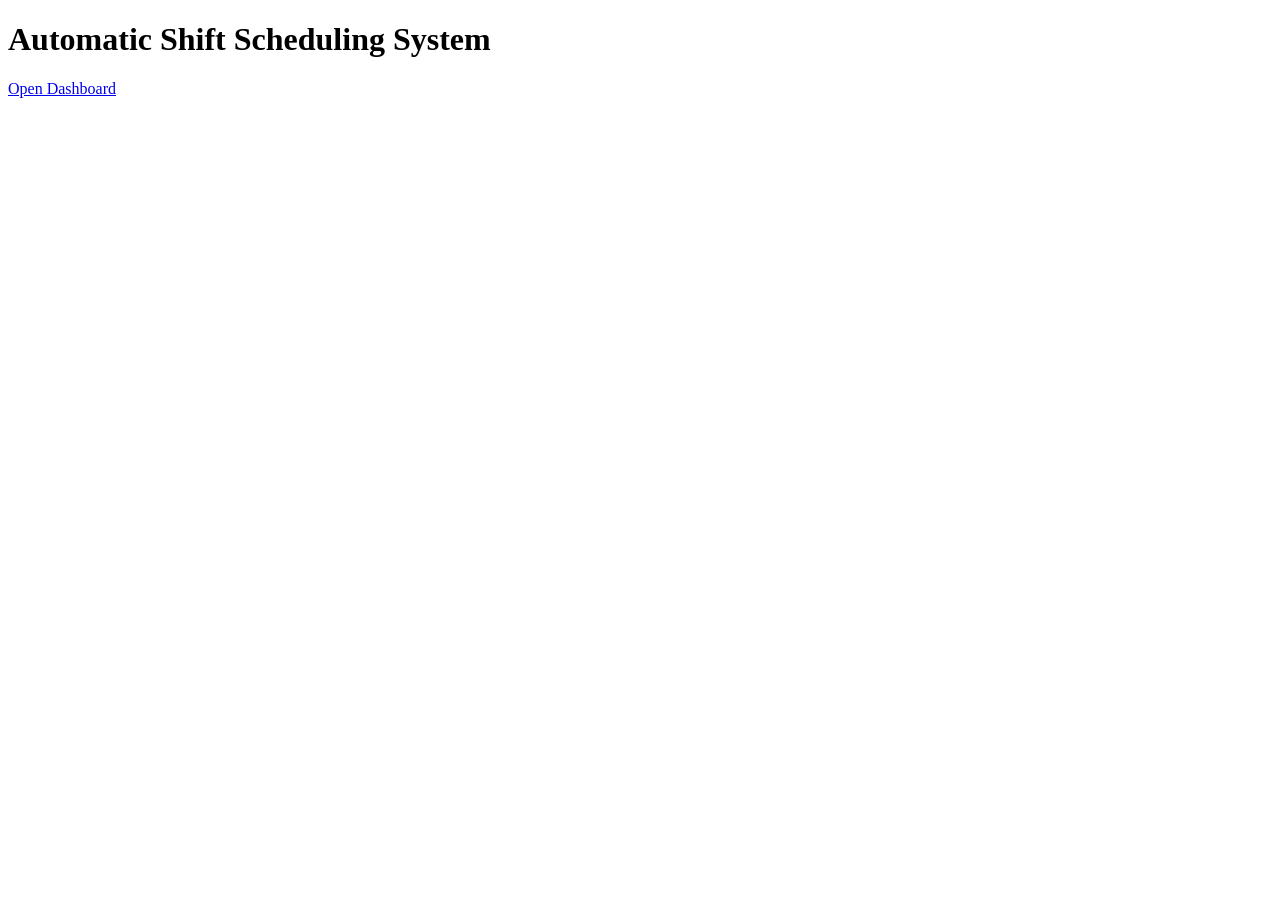
==== frontend/index.html @ 72f6cd26 "Created project structure" ====
<!DOCTYPE html>
<html>
<head>
<title>Auto Scheduler</title>
<link rel="stylesheet" href="css/style.css">
</head>

<body>

<h1>Automatic Shift Scheduling System</h1>

<a href="dashboard.html">Open Dashboard</a>

</body>
</html>
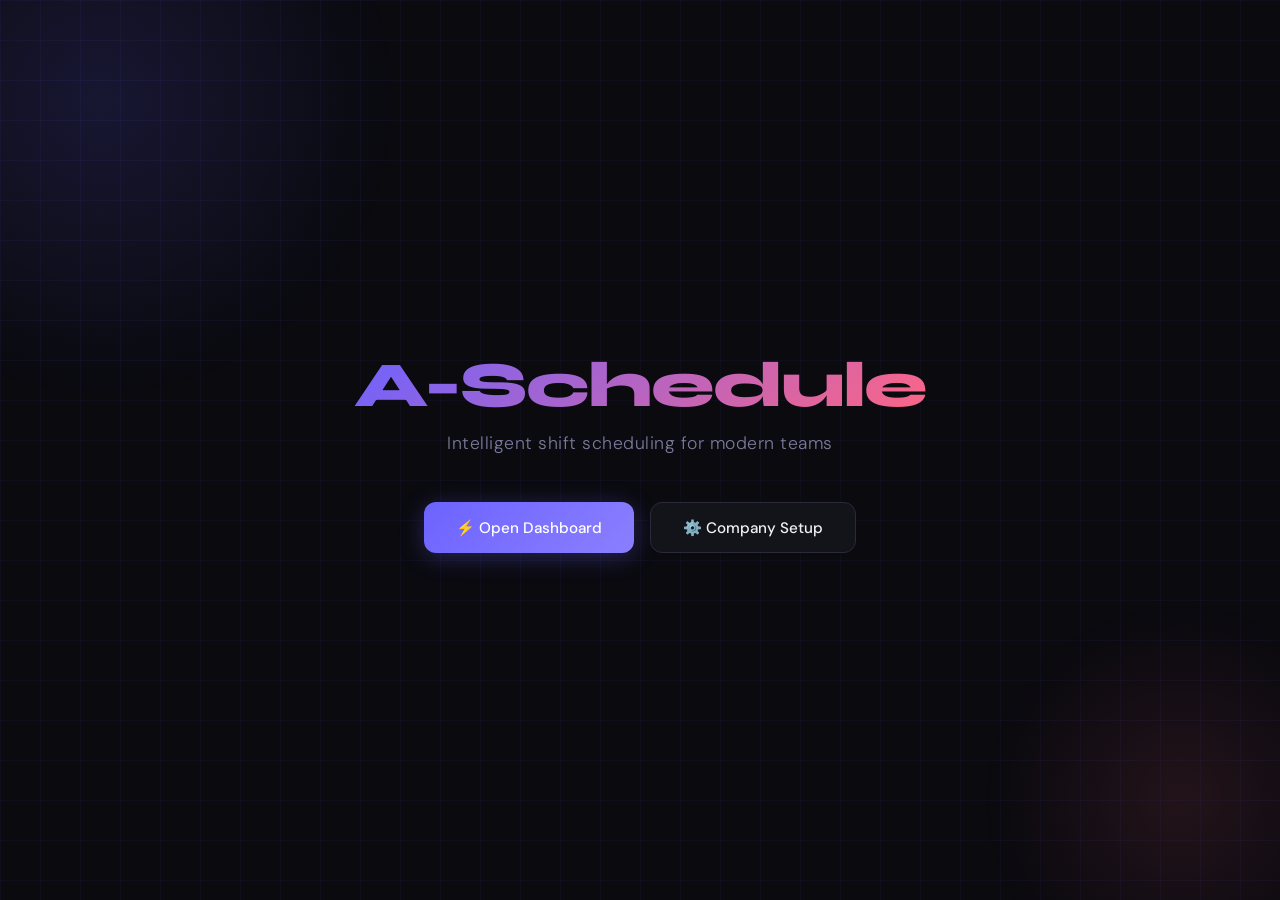
==== commit 4285833a: "File reformat" ====
--- a/frontend/index.html
+++ b/frontend/index.html
@@ -1,15 +1,219 @@
 <!DOCTYPE html>
-<html>
+<html lang="en">
 <head>
-<title>Auto Scheduler</title>
-<link rel="stylesheet" href="css/style.css">
+  <meta charset="UTF-8">
+  <meta name="viewport" content="width=device-width, initial-scale=1.0">
+  <title>A-Schedule</title>
+  <link href="https://fonts.googleapis.com/css2?family=Syne:wght@400;600;700;800&family=DM+Sans:wght@300;400;500&display=swap" rel="stylesheet">
+  <style>
+    *, *::before, *::after { box-sizing: border-box; margin: 0; padding: 0; }
+
+    :root {
+      --bg: #0a0a0f;
+      --surface: #13131a;
+      --border: #2a2a3a;
+      --accent: #6c63ff;
+      --accent2: #ff6584;
+      --text: #f0f0f8;
+      --muted: #7a7a9a;
+    }
+
+    body {
+      background: var(--bg);
+      color: var(--text);
+      font-family: 'DM Sans', sans-serif;
+      min-height: 100vh;
+      display: flex;
+      flex-direction: column;
+      align-items: center;
+      justify-content: center;
+      overflow: hidden;
+    }
+
+    .bg-grid {
+      position: fixed;
+      inset: 0;
+      background-image:
+        linear-gradient(rgba(108,99,255,0.05) 1px, transparent 1px),
+        linear-gradient(90deg, rgba(108,99,255,0.05) 1px, transparent 1px);
+      background-size: 40px 40px;
+      pointer-events: none;
+    }
+
+    .glow {
+      position: fixed;
+      width: 600px;
+      height: 600px;
+      border-radius: 50%;
+      background: radial-gradient(circle, rgba(108,99,255,0.15) 0%, transparent 70%);
+      top: -200px;
+      left: -200px;
+      pointer-events: none;
+    }
+
+    .glow2 {
+      position: fixed;
+      width: 400px;
+      height: 400px;
+      border-radius: 50%;
+      background: radial-gradient(circle, rgba(255,101,132,0.1) 0%, transparent 70%);
+      bottom: -100px;
+      right: -100px;
+      pointer-events: none;
+    }
+
+    .hero {
+      position: relative;
+      z-index: 1;
+      text-align: center;
+      padding: 2rem;
+      animation: fadeUp 0.8s ease both;
+    }
+
+    .logo {
+      font-family: 'Syne', sans-serif;
+      font-size: 4rem;
+      font-weight: 800;
+      letter-spacing: -2px;
+      background: linear-gradient(135deg, var(--accent), var(--accent2));
+      -webkit-background-clip: text;
+      -webkit-text-fill-color: transparent;
+      background-clip: text;
+      margin-bottom: 0.5rem;
+    }
+
+    .tagline {
+      font-size: 1.1rem;
+      color: var(--muted);
+      font-weight: 300;
+      margin-bottom: 3rem;
+      letter-spacing: 0.5px;
+    }
+
+    .company-badge {
+      display: none;
+      background: var(--surface);
+      border: 1px solid var(--border);
+      border-radius: 100px;
+      padding: 0.5rem 1.2rem;
+      font-size: 0.85rem;
+      color: var(--muted);
+      margin-bottom: 2rem;
+      animation: fadeUp 0.6s ease both;
+    }
+
+    .company-badge span {
+      color: var(--accent);
+      font-weight: 500;
+    }
+
+    .btn-group {
+      display: flex;
+      gap: 1rem;
+      justify-content: center;
+      flex-wrap: wrap;
+    }
+
+    .btn {
+      display: inline-flex;
+      align-items: center;
+      gap: 0.5rem;
+      padding: 0.9rem 2rem;
+      border-radius: 12px;
+      font-family: 'DM Sans', sans-serif;
+      font-size: 0.95rem;
+      font-weight: 500;
+      text-decoration: none;
+      cursor: pointer;
+      border: none;
+      transition: all 0.2s ease;
+    }
+
+    .btn-primary {
+      background: linear-gradient(135deg, var(--accent), #8b7fff);
+      color: white;
+      box-shadow: 0 4px 24px rgba(108,99,255,0.3);
+    }
+
+    .btn-primary:hover {
+      transform: translateY(-2px);
+      box-shadow: 0 8px 32px rgba(108,99,255,0.4);
+    }
+
+    .btn-secondary {
+      background: var(--surface);
+      color: var(--text);
+      border: 1px solid var(--border);
+    }
+
+    .btn-secondary:hover {
+      border-color: var(--accent);
+      color: var(--accent);
+      transform: translateY(-2px);
+    }
+
+    .setup-notice {
+      margin-top: 2rem;
+      font-size: 0.8rem;
+      color: var(--muted);
+    }
+
+    .setup-notice a {
+      color: var(--accent);
+      text-decoration: none;
+    }
+
+    @keyframes fadeUp {
+      from { opacity: 0; transform: translateY(20px); }
+      to { opacity: 1; transform: translateY(0); }
+    }
+  </style>
 </head>
-
 <body>
-
-<h1>Automatic Shift Scheduling System</h1>
-
-<a href="dashboard.html">Open Dashboard</a>
-
+  <div class="bg-grid"></div>
+  <div class="glow"></div>
+  <div class="glow2"></div>
+
+  <div class="hero">
+    <div class="logo">A-Schedule</div>
+    <p class="tagline">Intelligent shift scheduling for modern teams</p>
+
+    <div class="company-badge" id="company-badge">
+      Logged in as <span id="company-name-display">—</span>
+    </div>
+
+    <div class="btn-group">
+      <a href="dashboard.html" class="btn btn-primary">
+        ⚡ Open Dashboard
+      </a>
+      <a href="setup.html" class="btn btn-secondary">
+        ⚙️ Company Setup
+      </a>
+    </div>
+
+    <p class="setup-notice" id="setup-notice" style="display:none">
+      First time? <a href="setup.html">Set up your company</a> to get started.
+    </p>
+  </div>
+
+  <script>
+    const API = "http://34.28.196.192:5000";
+    fetch(`${API}/company`)
+      .then(r => r.json())
+      .then(data => {
+        if (data.company) {
+          document.getElementById("company-badge").style.display = "inline-flex";
+          document.getElementById("company-name-display").textContent = data.company.name;
+        } else {
+          document.getElementById("setup-notice").style.display = "block";
+        }
+      }).catch(() => {});
+  </script>
 </body>
-</html>+</html>
+
+
+
+
+
+
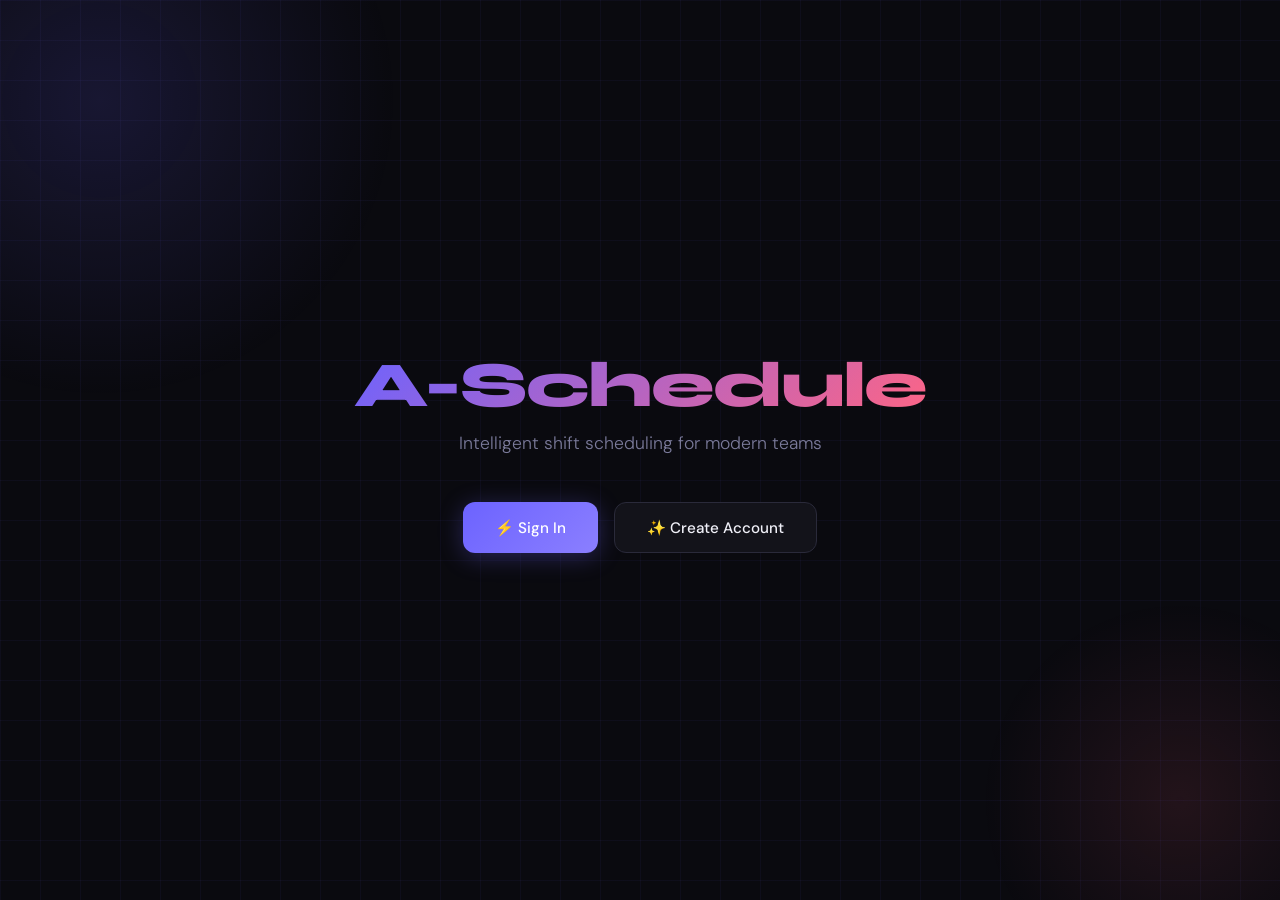
==== commit 473338a4: "fix index page sign in buttons" ====
--- a/frontend/index.html
+++ b/frontend/index.html
@@ -7,166 +7,28 @@
   <link href="https://fonts.googleapis.com/css2?family=Syne:wght@400;600;700;800&family=DM+Sans:wght@300;400;500&display=swap" rel="stylesheet">
   <style>
     *, *::before, *::after { box-sizing: border-box; margin: 0; padding: 0; }
-
     :root {
-      --bg: #0a0a0f;
-      --surface: #13131a;
-      --border: #2a2a3a;
-      --accent: #6c63ff;
-      --accent2: #ff6584;
-      --text: #f0f0f8;
-      --muted: #7a7a9a;
+      --bg: #0a0a0f; --surface: #13131a; --border: #2a2a3a;
+      --accent: #6c63ff; --accent2: #ff6584; --text: #f0f0f8; --muted: #7a7a9a;
     }
-
-    body {
-      background: var(--bg);
-      color: var(--text);
-      font-family: 'DM Sans', sans-serif;
-      min-height: 100vh;
-      display: flex;
-      flex-direction: column;
-      align-items: center;
-      justify-content: center;
-      overflow: hidden;
-    }
-
-    .bg-grid {
-      position: fixed;
-      inset: 0;
-      background-image:
-        linear-gradient(rgba(108,99,255,0.05) 1px, transparent 1px),
-        linear-gradient(90deg, rgba(108,99,255,0.05) 1px, transparent 1px);
-      background-size: 40px 40px;
-      pointer-events: none;
-    }
-
-    .glow {
-      position: fixed;
-      width: 600px;
-      height: 600px;
-      border-radius: 50%;
-      background: radial-gradient(circle, rgba(108,99,255,0.15) 0%, transparent 70%);
-      top: -200px;
-      left: -200px;
-      pointer-events: none;
-    }
-
-    .glow2 {
-      position: fixed;
-      width: 400px;
-      height: 400px;
-      border-radius: 50%;
-      background: radial-gradient(circle, rgba(255,101,132,0.1) 0%, transparent 70%);
-      bottom: -100px;
-      right: -100px;
-      pointer-events: none;
-    }
-
-    .hero {
-      position: relative;
-      z-index: 1;
-      text-align: center;
-      padding: 2rem;
-      animation: fadeUp 0.8s ease both;
-    }
-
-    .logo {
-      font-family: 'Syne', sans-serif;
-      font-size: 4rem;
-      font-weight: 800;
-      letter-spacing: -2px;
-      background: linear-gradient(135deg, var(--accent), var(--accent2));
-      -webkit-background-clip: text;
-      -webkit-text-fill-color: transparent;
-      background-clip: text;
-      margin-bottom: 0.5rem;
-    }
-
-    .tagline {
-      font-size: 1.1rem;
-      color: var(--muted);
-      font-weight: 300;
-      margin-bottom: 3rem;
-      letter-spacing: 0.5px;
-    }
-
-    .company-badge {
-      display: none;
-      background: var(--surface);
-      border: 1px solid var(--border);
-      border-radius: 100px;
-      padding: 0.5rem 1.2rem;
-      font-size: 0.85rem;
-      color: var(--muted);
-      margin-bottom: 2rem;
-      animation: fadeUp 0.6s ease both;
-    }
-
-    .company-badge span {
-      color: var(--accent);
-      font-weight: 500;
-    }
-
-    .btn-group {
-      display: flex;
-      gap: 1rem;
-      justify-content: center;
-      flex-wrap: wrap;
-    }
-
-    .btn {
-      display: inline-flex;
-      align-items: center;
-      gap: 0.5rem;
-      padding: 0.9rem 2rem;
-      border-radius: 12px;
-      font-family: 'DM Sans', sans-serif;
-      font-size: 0.95rem;
-      font-weight: 500;
-      text-decoration: none;
-      cursor: pointer;
-      border: none;
-      transition: all 0.2s ease;
-    }
-
-    .btn-primary {
-      background: linear-gradient(135deg, var(--accent), #8b7fff);
-      color: white;
-      box-shadow: 0 4px 24px rgba(108,99,255,0.3);
-    }
-
-    .btn-primary:hover {
-      transform: translateY(-2px);
-      box-shadow: 0 8px 32px rgba(108,99,255,0.4);
-    }
-
-    .btn-secondary {
-      background: var(--surface);
-      color: var(--text);
-      border: 1px solid var(--border);
-    }
-
-    .btn-secondary:hover {
-      border-color: var(--accent);
-      color: var(--accent);
-      transform: translateY(-2px);
-    }
-
-    .setup-notice {
-      margin-top: 2rem;
-      font-size: 0.8rem;
-      color: var(--muted);
-    }
-
-    .setup-notice a {
-      color: var(--accent);
-      text-decoration: none;
-    }
-
-    @keyframes fadeUp {
-      from { opacity: 0; transform: translateY(20px); }
-      to { opacity: 1; transform: translateY(0); }
-    }
+    body { background: var(--bg); color: var(--text); font-family: 'DM Sans', sans-serif; min-height: 100vh; display: flex; flex-direction: column; align-items: center; justify-content: center; overflow: hidden; }
+    .bg-grid { position: fixed; inset: 0; background-image: linear-gradient(rgba(108,99,255,0.05) 1px, transparent 1px), linear-gradient(90deg, rgba(108,99,255,0.05) 1px, transparent 1px); background-size: 40px 40px; pointer-events: none; }
+    .glow { position: fixed; width: 600px; height: 600px; border-radius: 50%; background: radial-gradient(circle, rgba(108,99,255,0.15) 0%, transparent 70%); top: -200px; left: -200px; pointer-events: none; }
+    .glow2 { position: fixed; width: 400px; height: 400px; border-radius: 50%; background: radial-gradient(circle, rgba(255,101,132,0.1) 0%, transparent 70%); bottom: -100px; right: -100px; pointer-events: none; }
+    .hero { position: relative; z-index: 1; text-align: center; padding: 2rem; animation: fadeUp 0.8s ease both; }
+    .logo { font-family: 'Syne', sans-serif; font-size: 4rem; font-weight: 800; letter-spacing: -2px; background: linear-gradient(135deg, var(--accent), var(--accent2)); -webkit-background-clip: text; -webkit-text-fill-color: transparent; background-clip: text; margin-bottom: 0.5rem; }
+    .tagline { font-size: 1.1rem; color: var(--muted); font-weight: 300; margin-bottom: 3rem; }
+    .company-badge { background: var(--surface); border: 1px solid var(--border); border-radius: 100px; padding: 0.5rem 1.2rem; font-size: 0.85rem; color: var(--muted); margin-bottom: 2rem; display: none; }
+    .company-badge span { color: var(--accent); font-weight: 500; }
+    .btn-group { display: flex; gap: 1rem; justify-content: center; flex-wrap: wrap; }
+    .btn { display: inline-flex; align-items: center; gap: 0.5rem; padding: 0.9rem 2rem; border-radius: 12px; font-family: 'DM Sans', sans-serif; font-size: 0.95rem; font-weight: 500; text-decoration: none; cursor: pointer; border: none; transition: all 0.2s; }
+    .btn-primary { background: linear-gradient(135deg, var(--accent), #8b7fff); color: white; box-shadow: 0 4px 24px rgba(108,99,255,0.3); }
+    .btn-primary:hover { transform: translateY(-2px); }
+    .btn-secondary { background: var(--surface); color: var(--text); border: 1px solid var(--border); }
+    .btn-secondary:hover { border-color: var(--accent); color: var(--accent); transform: translateY(-2px); }
+    .btn-ghost { background: transparent; color: var(--muted); border: 1px solid var(--border); }
+    .btn-ghost:hover { color: var(--text); }
+    @keyframes fadeUp { from { opacity: 0; transform: translateY(20px); } to { opacity: 1; transform: translateY(0); } }
   </style>
 </head>
 <body>
@@ -178,36 +40,41 @@
     <div class="logo">A-Schedule</div>
     <p class="tagline">Intelligent shift scheduling for modern teams</p>
 
+    <!-- Shown when logged in -->
     <div class="company-badge" id="company-badge">
-      Logged in as <span id="company-name-display">—</span>
+      Welcome back, <span id="company-name-display">—</span>
     </div>
 
-    <div class="btn-group">
-      <a href="dashboard.html" class="btn btn-primary">
-        ⚡ Open Dashboard
-      </a>
-      <a href="setup.html" class="btn btn-secondary">
-        ⚙️ Company Setup
-      </a>
+    <!-- Logged out buttons -->
+    <div class="btn-group" id="logged-out-btns">
+      <a href="login.html" class="btn btn-primary">⚡ Sign In</a>
+      <a href="signup.html" class="btn btn-secondary">✨ Create Account</a>
     </div>
 
-    <p class="setup-notice" id="setup-notice" style="display:none">
-      First time? <a href="setup.html">Set up your company</a> to get started.
-    </p>
+    <!-- Logged in buttons -->
+    <div class="btn-group" id="logged-in-btns" style="display:none">
+      <a href="dashboard.html" class="btn btn-primary">⚡ Dashboard</a>
+      <a href="setup.html" class="btn btn-secondary">⚙️ Setup</a>
+      <button class="btn btn-ghost" onclick="logout()">Sign Out</button>
+    </div>
   </div>
 
   <script>
     const API = "http://34.28.196.192:5000";
-    fetch(`${API}/company`)
-      .then(r => r.json())
-      .then(data => {
-        if (data.company) {
-          document.getElementById("company-badge").style.display = "inline-flex";
-          document.getElementById("company-name-display").textContent = data.company.name;
-        } else {
-          document.getElementById("setup-notice").style.display = "block";
-        }
-      }).catch(() => {});
+    const token = localStorage.getItem("token");
+    const company = localStorage.getItem("company") ? JSON.parse(localStorage.getItem("company")) : null;
+
+    if (token && company) {
+      document.getElementById("logged-out-btns").style.display = "none";
+      document.getElementById("logged-in-btns").style.display = "flex";
+      document.getElementById("company-badge").style.display = "inline-flex";
+      document.getElementById("company-name-display").textContent = company.name;
+    }
+
+    function logout() {
+      fetch(`${API}/logout`, { method: "POST", headers: { "Authorization": `Bearer ${token}` } })
+        .finally(() => { localStorage.clear(); window.location.reload(); });
+    }
   </script>
 </body>
 </html>
@@ -217,3 +84,17 @@
 
 
 
+
+
+
+
+
+
+
+
+
+
+
+
+
+
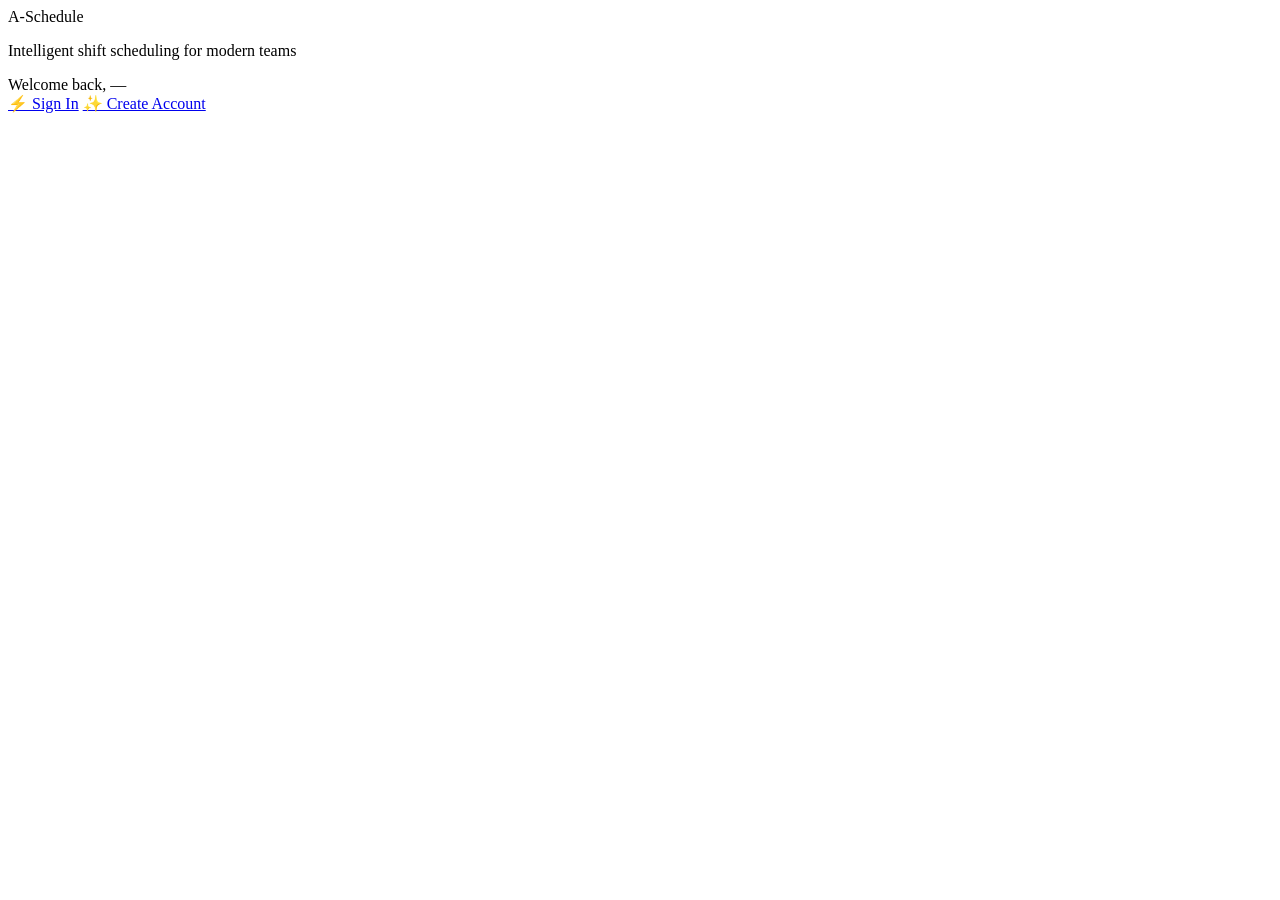
==== commit 5631628f: "updated files with new css sheet" ====
--- a/frontend/index.html
+++ b/frontend/index.html
@@ -5,57 +5,30 @@
   <meta name="viewport" content="width=device-width, initial-scale=1.0">
   <title>A-Schedule</title>
   <link href="https://fonts.googleapis.com/css2?family=Syne:wght@400;600;700;800&family=DM+Sans:wght@300;400;500&display=swap" rel="stylesheet">
-  <style>
-    *, *::before, *::after { box-sizing: border-box; margin: 0; padding: 0; }
-    :root {
-      --bg: #0a0a0f; --surface: #13131a; --border: #2a2a3a;
-      --accent: #6c63ff; --accent2: #ff6584; --text: #f0f0f8; --muted: #7a7a9a;
-    }
-    body { background: var(--bg); color: var(--text); font-family: 'DM Sans', sans-serif; min-height: 100vh; display: flex; flex-direction: column; align-items: center; justify-content: center; overflow: hidden; }
-    .bg-grid { position: fixed; inset: 0; background-image: linear-gradient(rgba(108,99,255,0.05) 1px, transparent 1px), linear-gradient(90deg, rgba(108,99,255,0.05) 1px, transparent 1px); background-size: 40px 40px; pointer-events: none; }
-    .glow { position: fixed; width: 600px; height: 600px; border-radius: 50%; background: radial-gradient(circle, rgba(108,99,255,0.15) 0%, transparent 70%); top: -200px; left: -200px; pointer-events: none; }
-    .glow2 { position: fixed; width: 400px; height: 400px; border-radius: 50%; background: radial-gradient(circle, rgba(255,101,132,0.1) 0%, transparent 70%); bottom: -100px; right: -100px; pointer-events: none; }
-    .hero { position: relative; z-index: 1; text-align: center; padding: 2rem; animation: fadeUp 0.8s ease both; }
-    .logo { font-family: 'Syne', sans-serif; font-size: 4rem; font-weight: 800; letter-spacing: -2px; background: linear-gradient(135deg, var(--accent), var(--accent2)); -webkit-background-clip: text; -webkit-text-fill-color: transparent; background-clip: text; margin-bottom: 0.5rem; }
-    .tagline { font-size: 1.1rem; color: var(--muted); font-weight: 300; margin-bottom: 3rem; }
-    .company-badge { background: var(--surface); border: 1px solid var(--border); border-radius: 100px; padding: 0.5rem 1.2rem; font-size: 0.85rem; color: var(--muted); margin-bottom: 2rem; display: none; }
-    .company-badge span { color: var(--accent); font-weight: 500; }
-    .btn-group { display: flex; gap: 1rem; justify-content: center; flex-wrap: wrap; }
-    .btn { display: inline-flex; align-items: center; gap: 0.5rem; padding: 0.9rem 2rem; border-radius: 12px; font-family: 'DM Sans', sans-serif; font-size: 0.95rem; font-weight: 500; text-decoration: none; cursor: pointer; border: none; transition: all 0.2s; }
-    .btn-primary { background: linear-gradient(135deg, var(--accent), #8b7fff); color: white; box-shadow: 0 4px 24px rgba(108,99,255,0.3); }
-    .btn-primary:hover { transform: translateY(-2px); }
-    .btn-secondary { background: var(--surface); color: var(--text); border: 1px solid var(--border); }
-    .btn-secondary:hover { border-color: var(--accent); color: var(--accent); transform: translateY(-2px); }
-    .btn-ghost { background: transparent; color: var(--muted); border: 1px solid var(--border); }
-    .btn-ghost:hover { color: var(--text); }
-    @keyframes fadeUp { from { opacity: 0; transform: translateY(20px); } to { opacity: 1; transform: translateY(0); } }
-  </style>
+  <link rel="stylesheet" href="css/style.css">
 </head>
-<body>
+<body class="landing-body">
   <div class="bg-grid"></div>
   <div class="glow"></div>
   <div class="glow2"></div>
 
   <div class="hero">
-    <div class="logo">A-Schedule</div>
-    <p class="tagline">Intelligent shift scheduling for modern teams</p>
+    <div class="hero-logo">A-Schedule</div>
+    <p class="hero-tagline">Intelligent shift scheduling for modern teams</p>
 
-    <!-- Shown when logged in -->
     <div class="company-badge" id="company-badge">
       Welcome back, <span id="company-name-display">—</span>
     </div>
 
-    <!-- Logged out buttons -->
     <div class="btn-group" id="logged-out-btns">
-      <a href="login.html" class="btn btn-primary">⚡ Sign In</a>
-      <a href="signup.html" class="btn btn-secondary">✨ Create Account</a>
+      <a href="login.html" class="btn-hero-primary">⚡ Sign In</a>
+      <a href="signup.html" class="btn-hero-secondary">✨ Create Account</a>
     </div>
 
-    <!-- Logged in buttons -->
     <div class="btn-group" id="logged-in-btns" style="display:none">
-      <a href="dashboard.html" class="btn btn-primary">⚡ Dashboard</a>
-      <a href="setup.html" class="btn btn-secondary">⚙️ Setup</a>
-      <button class="btn btn-ghost" onclick="logout()">Sign Out</button>
+      <a href="dashboard.html" class="btn-hero-primary">⚡ Dashboard</a>
+      <a href="setup.html" class="btn-hero-secondary">⚙️ Setup</a>
+      <button class="btn-hero-ghost" onclick="logout()">Sign Out</button>
     </div>
   </div>
 
@@ -77,24 +50,4 @@
     }
   </script>
 </body>
-</html>
-
-
-
-
-
-
-
-
-
-
-
-
-
-
-
-
-
-
-
-
+</html>
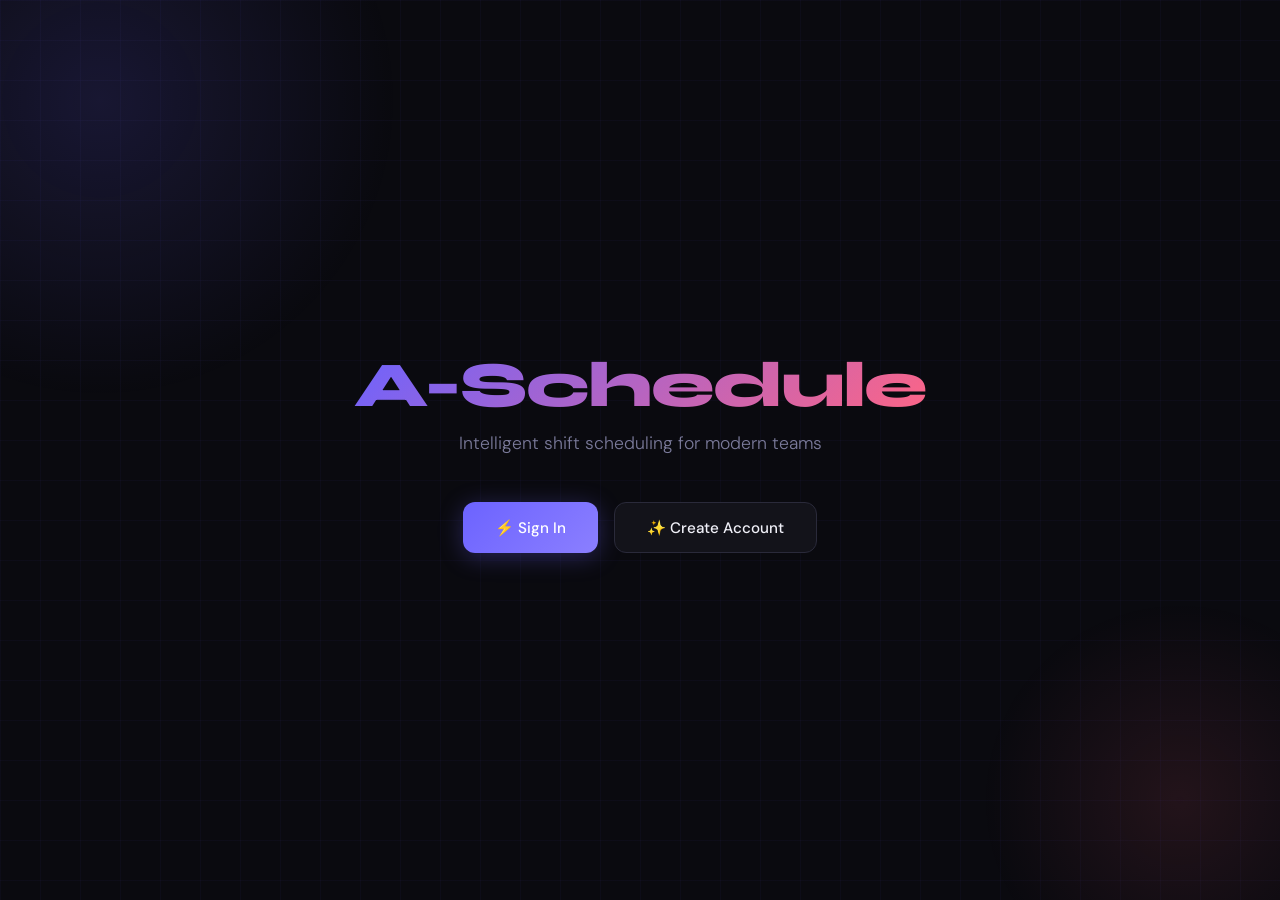
==== commit 3d25c3fc: "FULL FILE REFRESH 2" ====
--- a/frontend/index.html
+++ b/frontend/index.html
@@ -40,7 +40,7 @@
     if (token && company) {
       document.getElementById("logged-out-btns").style.display = "none";
       document.getElementById("logged-in-btns").style.display = "flex";
-      document.getElementById("company-badge").style.display = "inline-flex";
+      document.getElementById("company-badge").style.display = "inline-block";
       document.getElementById("company-name-display").textContent = company.name;
     }
 
@@ -50,4 +50,4 @@
     }
   </script>
 </body>
-</html>+</html>
--- a/frontend/css/style.css
+++ b/frontend/css/style.css
@@ -0,0 +1,220 @@
+/* ─── Reset & Variables ─────────────────────────────── */
+*, *::before, *::after { box-sizing: border-box; margin: 0; padding: 0; }
+
+:root {
+  --bg: #0a0a0f;
+  --surface: #13131a;
+  --surface2: #1c1c28;
+  --border: #2a2a3a;
+  --accent: #6c63ff;
+  --accent2: #ff6584;
+  --text: #f0f0f8;
+  --muted: #7a7a9a;
+  --success: #4ade80;
+  --danger: #f87171;
+  --sidebar-width: 240px;
+}
+
+body {
+  background: var(--bg);
+  color: var(--text);
+  font-family: 'DM Sans', sans-serif;
+  min-height: 100vh;
+}
+
+/* ─── App Layout ────────────────────────────────────── */
+.app-layout { display: flex; min-height: 100vh; }
+
+/* ─── Sidebar ───────────────────────────────────────── */
+.sidebar {
+  width: var(--sidebar-width);
+  background: var(--surface);
+  border-right: 1px solid var(--border);
+  display: flex; flex-direction: column;
+  position: fixed; top: 0; left: 0; bottom: 0;
+  z-index: 100; padding: 1.5rem 1rem;
+}
+.sidebar-logo {
+  font-family: 'Syne', sans-serif; font-weight: 800; font-size: 1.4rem;
+  background: linear-gradient(135deg, var(--accent), var(--accent2));
+  -webkit-background-clip: text; -webkit-text-fill-color: transparent;
+  background-clip: text; text-decoration: none;
+  padding: 0.5rem 0.75rem; margin-bottom: 2rem; display: block;
+}
+.sidebar-section {
+  font-size: 0.68rem; text-transform: uppercase; letter-spacing: 1px;
+  color: var(--muted); padding: 0 0.75rem; margin-bottom: 0.5rem; margin-top: 1.5rem;
+}
+.sidebar-section:first-of-type { margin-top: 0; }
+.sidebar-nav { display: flex; flex-direction: column; gap: 0.2rem; flex: 1; }
+.nav-item {
+  display: flex; align-items: center; gap: 0.75rem;
+  padding: 0.7rem 0.75rem; border-radius: 10px;
+  color: var(--muted); text-decoration: none; font-size: 0.9rem; font-weight: 500;
+  transition: all 0.15s; cursor: pointer; border: none; background: transparent;
+  width: 100%; font-family: 'DM Sans', sans-serif;
+}
+.nav-item:hover { background: var(--surface2); color: var(--text); }
+.nav-item.active { background: rgba(108,99,255,0.15); color: var(--accent); }
+.nav-item .icon { font-size: 1.1rem; width: 1.2rem; text-align: center; }
+.sidebar-bottom { border-top: 1px solid var(--border); padding-top: 1rem; margin-top: 1rem; }
+.sidebar-company {
+  display: flex; align-items: center; gap: 0.6rem;
+  padding: 0.6rem 0.75rem; border-radius: 10px; background: var(--surface2); margin-bottom: 0.5rem;
+}
+.sidebar-company-avatar {
+  width: 28px; height: 28px; border-radius: 8px;
+  background: linear-gradient(135deg, var(--accent), var(--accent2));
+  display: flex; align-items: center; justify-content: center;
+  font-size: 0.75rem; font-weight: 700; color: white; flex-shrink: 0;
+}
+.sidebar-company-name { font-size: 0.85rem; font-weight: 500; color: var(--text); white-space: nowrap; overflow: hidden; text-overflow: ellipsis; }
+
+/* ─── Main Content ──────────────────────────────────── */
+.main-content { margin-left: var(--sidebar-width); flex: 1; padding: 2.5rem; max-width: calc(100vw - var(--sidebar-width)); }
+.page-header { margin-bottom: 2rem; display: flex; align-items: flex-start; justify-content: space-between; }
+h1 { font-family: 'Syne', sans-serif; font-size: 1.8rem; font-weight: 700; }
+h2 { font-family: 'Syne', sans-serif; font-size: 2rem; font-weight: 700; margin-bottom: 0.4rem; }
+.subtitle { color: var(--muted); font-size: 0.9rem; margin-top: 0.3rem; }
+.subtitle-lg { color: var(--muted); margin-bottom: 2.5rem; font-size: 0.95rem; }
+
+/* ─── Cards ─────────────────────────────────────────── */
+.card { background: var(--surface); border: 1px solid var(--border); border-radius: 16px; padding: 2rem; margin-bottom: 2rem; }
+.card-overflow { background: var(--surface); border: 1px solid var(--border); border-radius: 16px; overflow: hidden; margin-bottom: 2rem; }
+.card-header { display: flex; align-items: center; justify-content: space-between; padding: 1.3rem 1.5rem; border-bottom: 1px solid var(--border); }
+.card-title { font-family: 'Syne', sans-serif; font-size: 1rem; font-weight: 600; }
+.card-title-lg { font-family: 'Syne', sans-serif; font-size: 1.1rem; font-weight: 600; margin-bottom: 1.5rem; }
+
+/* ─── Buttons ───────────────────────────────────────── */
+.btn { display: inline-flex; align-items: center; gap: 0.5rem; padding: 0.75rem 1.5rem; border-radius: 10px; font-family: 'DM Sans', sans-serif; font-size: 0.9rem; font-weight: 500; cursor: pointer; border: none; transition: all 0.2s; text-decoration: none; }
+.btn-primary { background: linear-gradient(135deg, var(--accent), #8b7fff); color: white; box-shadow: 0 4px 16px rgba(108,99,255,0.3); }
+.btn-primary:hover { transform: translateY(-1px); }
+.btn-secondary { background: var(--surface2); color: var(--text); border: 1px solid var(--border); }
+.btn-secondary:hover { border-color: var(--accent); color: var(--accent); }
+.btn-ghost { background: transparent; color: var(--muted); border: 1px solid var(--border); }
+.btn-ghost:hover { border-color: var(--accent); color: var(--accent); }
+.btn-danger { background: transparent; color: var(--danger); border: 1px solid transparent; padding: 0.4rem 0.7rem; font-size: 0.8rem; }
+.btn-danger:hover { border-color: var(--danger); background: rgba(248,113,113,0.1); }
+.btn-icon { background: transparent; color: var(--danger); border: none; cursor: pointer; font-size: 1.1rem; padding: 0.3rem; }
+.btn-full { width: 100%; justify-content: center; padding: 0.9rem; font-size: 0.95rem; margin-bottom: 1rem; }
+
+/* ─── Forms ─────────────────────────────────────────── */
+.form-row { display: grid; grid-template-columns: 1fr 1fr; gap: 1rem; }
+.form-group { display: flex; flex-direction: column; gap: 0.4rem; margin-bottom: 1.2rem; }
+label { font-size: 0.78rem; color: var(--muted); text-transform: uppercase; letter-spacing: 0.5px; font-weight: 500; }
+input, select { background: var(--surface2); border: 1px solid var(--border); color: var(--text); padding: 0.75rem 1rem; border-radius: 10px; font-family: 'DM Sans', sans-serif; font-size: 0.95rem; transition: border-color 0.2s; width: 100%; }
+input:focus, select:focus { outline: none; border-color: var(--accent); }
+.hint { font-size: 0.78rem; color: var(--muted); margin-top: 0.2rem; }
+
+/* ─── Table ─────────────────────────────────────────── */
+table { width: 100%; border-collapse: collapse; }
+th { text-align: left; padding: 0.9rem 1.5rem; font-size: 0.75rem; text-transform: uppercase; letter-spacing: 0.5px; color: var(--muted); border-bottom: 1px solid var(--border); font-weight: 500; }
+td { padding: 1rem 1.5rem; border-bottom: 1px solid var(--border); font-size: 0.9rem; vertical-align: middle; }
+tr:last-child td { border-bottom: none; }
+tr:hover td { background: var(--surface2); }
+.day-header { background: rgba(108,99,255,0.1); }
+.day-header td { font-family: 'Syne', sans-serif; font-weight: 600; color: var(--accent); padding: 0.6rem 1.5rem; font-size: 0.85rem; }
+
+/* ─── Badges & Chips ────────────────────────────────── */
+.badge { display: inline-block; padding: 0.25rem 0.6rem; border-radius: 100px; font-size: 0.75rem; font-weight: 500; }
+.badge-yes { background: rgba(74,222,128,0.15); color: var(--success); }
+.badge-no { background: rgba(248,113,113,0.15); color: var(--danger); }
+.role-chip { display: inline-block; background: rgba(108,99,255,0.15); color: var(--accent); border-radius: 100px; padding: 0.2rem 0.6rem; font-size: 0.75rem; margin: 0.1rem; }
+.days-chip { display: inline-block; background: var(--surface2); border: 1px solid var(--border); border-radius: 6px; padding: 0.15rem 0.5rem; font-size: 0.75rem; margin: 0.1rem; color: var(--muted); }
+
+/* ─── Stats ─────────────────────────────────────────── */
+.stats { display: grid; grid-template-columns: repeat(auto-fit, minmax(180px, 1fr)); gap: 1rem; margin-bottom: 2rem; }
+.stat-card { background: var(--surface); border: 1px solid var(--border); border-radius: 14px; padding: 1.3rem 1.5rem; }
+.stat-label { font-size: 0.75rem; color: var(--muted); text-transform: uppercase; letter-spacing: 0.5px; margin-bottom: 0.4rem; }
+.stat-value { font-family: 'Syne', sans-serif; font-size: 2rem; font-weight: 700; }
+.stat-value.accent { color: var(--accent); }
+
+/* ─── Empty State ───────────────────────────────────── */
+.empty-state { text-align: center; padding: 4rem 2rem; color: var(--muted); }
+.empty-state .icon { font-size: 3rem; margin-bottom: 1rem; }
+.empty-state p { margin-bottom: 1.5rem; }
+
+/* ─── Toast ─────────────────────────────────────────── */
+.toast { position: fixed; bottom: 2rem; right: 2rem; background: var(--surface2); border: 1px solid var(--border); border-radius: 12px; padding: 1rem 1.5rem; font-size: 0.9rem; transform: translateY(100px); opacity: 0; transition: all 0.3s ease; z-index: 200; }
+.toast.show { transform: translateY(0); opacity: 1; }
+.toast.success { border-color: var(--success); color: var(--success); }
+.toast.error { border-color: var(--danger); color: var(--danger); }
+
+/* ─── Auth Pages ────────────────────────────────────── */
+.auth-body { background: var(--bg); color: var(--text); font-family: 'DM Sans', sans-serif; min-height: 100vh; display: flex; align-items: center; justify-content: center; }
+.bg-grid { position: fixed; inset: 0; background-image: linear-gradient(rgba(108,99,255,0.04) 1px, transparent 1px), linear-gradient(90deg, rgba(108,99,255,0.04) 1px, transparent 1px); background-size: 40px 40px; pointer-events: none; }
+.auth-card { position: relative; z-index: 1; background: var(--surface); border: 1px solid var(--border); border-radius: 20px; padding: 2.5rem; width: 100%; max-width: 420px; animation: fadeUp 0.5s ease both; }
+.auth-logo { font-family: 'Syne', sans-serif; font-size: 1.8rem; font-weight: 800; background: linear-gradient(135deg, var(--accent), var(--accent2)); -webkit-background-clip: text; -webkit-text-fill-color: transparent; background-clip: text; margin-bottom: 0.3rem; }
+.auth-subtitle { color: var(--muted); font-size: 0.9rem; margin-bottom: 2rem; }
+.error-msg { color: var(--danger); font-size: 0.85rem; margin-bottom: 1rem; display: none; }
+.footer-link { text-align: center; font-size: 0.85rem; color: var(--muted); }
+.footer-link a { color: var(--accent); text-decoration: none; }
+
+/* ─── Landing Page ──────────────────────────────────── */
+.landing-body { background: var(--bg); color: var(--text); font-family: 'DM Sans', sans-serif; min-height: 100vh; display: flex; flex-direction: column; align-items: center; justify-content: center; overflow: hidden; }
+.glow { position: fixed; width: 600px; height: 600px; border-radius: 50%; background: radial-gradient(circle, rgba(108,99,255,0.15) 0%, transparent 70%); top: -200px; left: -200px; pointer-events: none; }
+.glow2 { position: fixed; width: 400px; height: 400px; border-radius: 50%; background: radial-gradient(circle, rgba(255,101,132,0.1) 0%, transparent 70%); bottom: -100px; right: -100px; pointer-events: none; }
+.hero { position: relative; z-index: 1; text-align: center; padding: 2rem; animation: fadeUp 0.8s ease both; }
+.hero-logo { font-family: 'Syne', sans-serif; font-size: 4rem; font-weight: 800; letter-spacing: -2px; background: linear-gradient(135deg, var(--accent), var(--accent2)); -webkit-background-clip: text; -webkit-text-fill-color: transparent; background-clip: text; margin-bottom: 0.5rem; }
+.hero-tagline { font-size: 1.1rem; color: var(--muted); font-weight: 300; margin-bottom: 3rem; }
+.company-badge { background: var(--surface); border: 1px solid var(--border); border-radius: 100px; padding: 0.5rem 1.2rem; font-size: 0.85rem; color: var(--muted); margin-bottom: 2rem; display: none; }
+.company-badge span { color: var(--accent); font-weight: 500; }
+.btn-group { display: flex; gap: 1rem; justify-content: center; flex-wrap: wrap; }
+.btn-hero-primary { display: inline-flex; align-items: center; gap: 0.5rem; padding: 0.9rem 2rem; border-radius: 12px; font-family: 'DM Sans', sans-serif; font-size: 0.95rem; font-weight: 500; text-decoration: none; cursor: pointer; border: none; background: linear-gradient(135deg, var(--accent), #8b7fff); color: white; box-shadow: 0 4px 24px rgba(108,99,255,0.3); transition: all 0.2s; }
+.btn-hero-primary:hover { transform: translateY(-2px); }
+.btn-hero-secondary { display: inline-flex; align-items: center; gap: 0.5rem; padding: 0.9rem 2rem; border-radius: 12px; font-family: 'DM Sans', sans-serif; font-size: 0.95rem; font-weight: 500; text-decoration: none; cursor: pointer; background: var(--surface); color: var(--text); border: 1px solid var(--border); transition: all 0.2s; }
+.btn-hero-secondary:hover { border-color: var(--accent); color: var(--accent); transform: translateY(-2px); }
+.btn-hero-ghost { display: inline-flex; align-items: center; gap: 0.5rem; padding: 0.9rem 2rem; border-radius: 12px; font-family: 'DM Sans', sans-serif; font-size: 0.95rem; font-weight: 500; cursor: pointer; background: transparent; color: var(--muted); border: 1px solid var(--border); transition: all 0.2s; }
+.btn-hero-ghost:hover { color: var(--text); }
+
+/* ─── Onboarding Wizard ─────────────────────────────── */
+.onboarding-body { background: var(--bg); color: var(--text); font-family: 'DM Sans', sans-serif; min-height: 100vh; display: flex; align-items: center; justify-content: center; padding: 2rem; }
+.onboarding-card { background: var(--surface); border: 1px solid var(--border); border-radius: 20px; width: 100%; max-width: 540px; animation: fadeUp 0.5s ease both; overflow: hidden; }
+.onboarding-header { padding: 2rem 2rem 1.5rem; border-bottom: 1px solid var(--border); }
+.onboarding-logo { font-family: 'Syne', sans-serif; font-size: 1.2rem; font-weight: 800; background: linear-gradient(135deg, var(--accent), var(--accent2)); -webkit-background-clip: text; -webkit-text-fill-color: transparent; background-clip: text; margin-bottom: 1.5rem; display: block; }
+.progress-steps { display: flex; align-items: center; }
+.step { display: flex; align-items: center; gap: 0.5rem; flex: 1; }
+.step-dot { width: 28px; height: 28px; border-radius: 50%; border: 2px solid var(--border); display: flex; align-items: center; justify-content: center; font-size: 0.75rem; font-weight: 600; color: var(--muted); background: var(--surface2); flex-shrink: 0; transition: all 0.3s; }
+.step.active .step-dot { border-color: var(--accent); color: var(--accent); background: rgba(108,99,255,0.15); }
+.step.done .step-dot { border-color: var(--success); color: var(--success); background: rgba(74,222,128,0.15); }
+.step-label { font-size: 0.8rem; color: var(--muted); white-space: nowrap; }
+.step.active .step-label { color: var(--text); font-weight: 500; }
+.step.done .step-label { color: var(--success); }
+.step-line { flex: 1; height: 1px; background: var(--border); margin: 0 0.5rem; }
+.step-line.done { background: var(--success); }
+.onboarding-body-content { padding: 2rem; }
+.onboarding-title { font-family: 'Syne', sans-serif; font-size: 1.3rem; font-weight: 700; margin-bottom: 0.3rem; }
+.onboarding-desc { color: var(--muted); font-size: 0.9rem; margin-bottom: 1.8rem; }
+.onboarding-footer { padding: 1.5rem 2rem; border-top: 1px solid var(--border); display: flex; justify-content: space-between; align-items: center; }
+.skip-link { color: var(--muted); font-size: 0.85rem; cursor: pointer; text-decoration: none; }
+.skip-link:hover { color: var(--text); }
+
+/* ─── Schedule Builder ──────────────────────────────── */
+.shift-row { display: grid; grid-template-columns: 1fr 1fr 1fr 1fr 0.5fr auto; gap: 0.6rem; align-items: center; background: var(--surface2); border: 1px solid var(--border); border-radius: 10px; padding: 0.8rem 1rem; margin-bottom: 0.6rem; }
+.shift-row select, .shift-row input { background: var(--surface); border: 1px solid var(--border); color: var(--text); padding: 0.5rem 0.7rem; border-radius: 8px; font-family: 'DM Sans', sans-serif; font-size: 0.85rem; width: auto; }
+.shift-row select:focus, .shift-row input:focus { outline: none; border-color: var(--accent); }
+.label-row { display: grid; grid-template-columns: 1fr 1fr 1fr 1fr 0.5fr auto; gap: 0.6rem; padding: 0 1rem; margin-bottom: 0.3rem; }
+.label-row span { font-size: 0.72rem; text-transform: uppercase; letter-spacing: 0.5px; color: var(--muted); }
+.actions { display: flex; gap: 1rem; margin-top: 1rem; }
+
+/* ─── Roles ─────────────────────────────────────────── */
+.days-grid { display: grid; grid-template-columns: repeat(4, 1fr); gap: 0.5rem; }
+.day-btn { background: var(--surface2); border: 1px solid var(--border); color: var(--muted); padding: 0.6rem; border-radius: 8px; text-align: center; cursor: pointer; font-size: 0.85rem; transition: all 0.15s; user-select: none; }
+.day-btn.selected { background: rgba(108,99,255,0.2); border-color: var(--accent); color: var(--accent); font-weight: 500; }
+.roles-grid { display: flex; flex-wrap: wrap; gap: 0.5rem; }
+.role-btn { background: var(--surface2); border: 1px solid var(--border); color: var(--muted); padding: 0.5rem 1rem; border-radius: 100px; cursor: pointer; font-size: 0.85rem; transition: all 0.15s; }
+.role-btn.selected { background: rgba(108,99,255,0.2); border-color: var(--accent); color: var(--accent); }
+.no-roles { color: var(--muted); font-size: 0.85rem; }
+.no-roles a { color: var(--accent); }
+.roles-list { display: flex; flex-wrap: wrap; gap: 0.6rem; margin-bottom: 1.2rem; min-height: 40px; }
+.role-tag { display: inline-flex; align-items: center; gap: 0.5rem; background: var(--surface2); border: 1px solid var(--accent); color: var(--accent); padding: 0.4rem 0.9rem; border-radius: 100px; font-size: 0.85rem; }
+.role-tag .del { cursor: pointer; color: var(--muted); font-size: 1rem; line-height: 1; transition: color 0.2s; }
+.role-tag .del:hover { color: var(--danger); }
+.add-role-row { display: flex; gap: 0.6rem; }
+.add-role-row input { flex: 1; }
+
+/* ─── Animations ────────────────────────────────────── */
+@keyframes fadeUp {
+  from { opacity: 0; transform: translateY(16px); }
+  to { opacity: 1; transform: translateY(0); }
+}
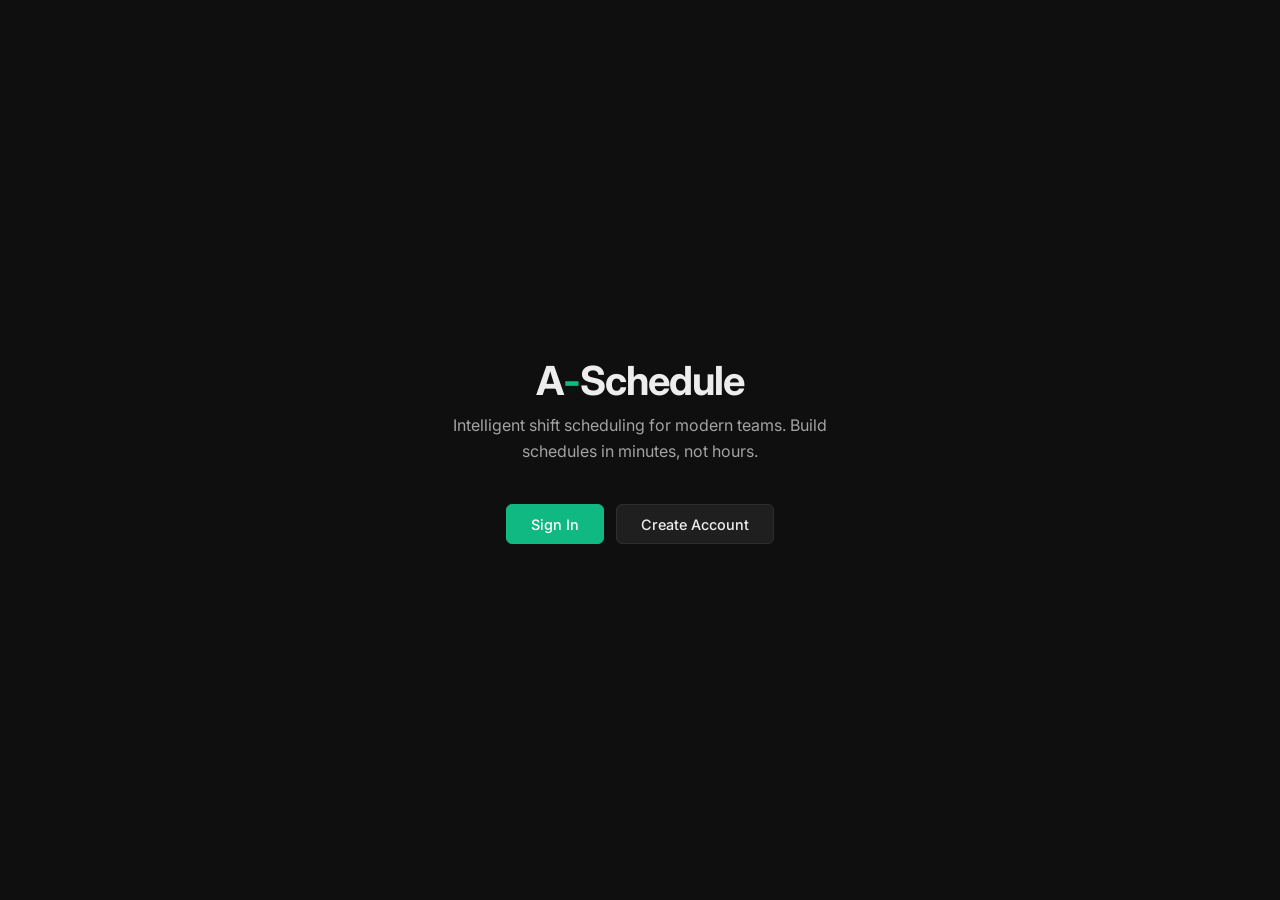
==== commit 9fbe5930: "FULL FILE REFRESH 4 + Website Style Rebrand + Settings Tab with Dark/Light Mode + Accent Color Chang" ====
--- a/frontend/index.html
+++ b/frontend/index.html
@@ -4,31 +4,28 @@
   <meta charset="UTF-8">
   <meta name="viewport" content="width=device-width, initial-scale=1.0">
   <title>A-Schedule</title>
-  <link href="https://fonts.googleapis.com/css2?family=Syne:wght@400;600;700;800&family=DM+Sans:wght@300;400;500&display=swap" rel="stylesheet">
+  <link href="https://fonts.googleapis.com/css2?family=Inter:wght@400;500;600;700&display=swap" rel="stylesheet">
   <link rel="stylesheet" href="css/style.css">
 </head>
-<body class="landing-body">
-  <div class="bg-grid"></div>
-  <div class="glow"></div>
-  <div class="glow2"></div>
+<body>
+  <div class="landing-body">
+    <div class="hero">
+      <div class="hero-logo">A<span>-</span>Schedule</div>
+      <p class="hero-tagline">Intelligent shift scheduling for modern teams. Build schedules in minutes, not hours.</p>
 
-  <div class="hero">
-    <div class="hero-logo">A-Schedule</div>
-    <p class="hero-tagline">Intelligent shift scheduling for modern teams</p>
+      <div class="company-badge" id="company-badge">
+        Welcome back, <span id="company-name-display">—</span>
+      </div>
 
-    <div class="company-badge" id="company-badge">
-      Welcome back, <span id="company-name-display">—</span>
-    </div>
+      <div class="btn-group" id="logged-out-btns">
+        <a href="login.html" class="btn btn-primary" style="padding:0.65rem 1.5rem;font-size:0.9rem">Sign In</a>
+        <a href="signup.html" class="btn btn-secondary" style="padding:0.65rem 1.5rem;font-size:0.9rem">Create Account</a>
+      </div>
 
-    <div class="btn-group" id="logged-out-btns">
-      <a href="login.html" class="btn-hero-primary">⚡ Sign In</a>
-      <a href="signup.html" class="btn-hero-secondary">✨ Create Account</a>
-    </div>
-
-    <div class="btn-group" id="logged-in-btns" style="display:none">
-      <a href="dashboard.html" class="btn-hero-primary">⚡ Dashboard</a>
-      <a href="setup.html" class="btn-hero-secondary">⚙️ Setup</a>
-      <button class="btn-hero-ghost" onclick="logout()">Sign Out</button>
+      <div class="btn-group" id="logged-in-btns" style="display:none">
+        <a href="dashboard.html" class="btn btn-primary" style="padding:0.65rem 1.5rem;font-size:0.9rem">Go to Dashboard</a>
+        <button class="btn btn-ghost" style="padding:0.65rem 1.5rem;font-size:0.9rem" onclick="logoutLanding()">Sign Out</button>
+      </div>
     </div>
   </div>
 
@@ -37,6 +34,11 @@
     const token = localStorage.getItem("token");
     const company = localStorage.getItem("company") ? JSON.parse(localStorage.getItem("company")) : null;
 
+    // Apply theme
+    const theme = localStorage.getItem("theme") || "dark";
+    const accent = localStorage.getItem("accent") || "emerald";
+    document.body.classList.add(`theme-${theme}`, `accent-${accent}`);
+
     if (token && company) {
       document.getElementById("logged-out-btns").style.display = "none";
       document.getElementById("logged-in-btns").style.display = "flex";
@@ -44,10 +46,10 @@
       document.getElementById("company-name-display").textContent = company.name;
     }
 
-    function logout() {
+    function logoutLanding() {
       fetch(`${API}/logout`, { method: "POST", headers: { "Authorization": `Bearer ${token}` } })
-        .finally(() => { localStorage.clear(); window.location.reload(); });
+        .finally(() => { localStorage.removeItem("token"); localStorage.removeItem("company"); window.location.reload(); });
     }
   </script>
 </body>
-</html>
+</html>
--- a/frontend/css/style.css
+++ b/frontend/css/style.css
@@ -1,26 +1,55 @@
-/* ─── Reset & Variables ─────────────────────────────── */
+/* ─── Reset ─────────────────────────────────────────── */
 *, *::before, *::after { box-sizing: border-box; margin: 0; padding: 0; }
 
+/* ─── Theme Variables ───────────────────────────────── */
 :root {
-  --bg: #0a0a0f;
-  --surface: #13131a;
-  --surface2: #1c1c28;
-  --border: #2a2a3a;
-  --accent: #6c63ff;
-  --accent2: #ff6584;
-  --text: #f0f0f8;
-  --muted: #7a7a9a;
-  --success: #4ade80;
-  --danger: #f87171;
-  --sidebar-width: 240px;
-}
-
-body {
+  --accent: #10b981;
+  --accent-hover: #059669;
+  --accent-subtle: rgba(16,185,129,0.1);
+  --accent-text: #10b981;
+  --sidebar-width: 220px;
+}
+
+/* DARK MODE (default) */
+body, body.theme-dark {
+  --bg: #0f0f0f;
+  --surface: #171717;
+  --surface2: #1f1f1f;
+  --surface3: #262626;
+  --border: #2e2e2e;
+  --text: #ededed;
+  --text-secondary: #a3a3a3;
+  --text-muted: #6b6b6b;
+  --shadow: 0 1px 3px rgba(0,0,0,0.4);
   background: var(--bg);
   color: var(--text);
-  font-family: 'DM Sans', sans-serif;
-  min-height: 100vh;
-}
+}
+
+/* LIGHT MODE */
+body.theme-light {
+  --bg: #fafafa;
+  --surface: #ffffff;
+  --surface2: #f5f5f5;
+  --surface3: #efefef;
+  --border: #e5e5e5;
+  --text: #0f0f0f;
+  --text-secondary: #525252;
+  --text-muted: #a3a3a3;
+  --shadow: 0 1px 3px rgba(0,0,0,0.08);
+  background: var(--bg);
+  color: var(--text);
+}
+
+/* ─── Accent Colors ─────────────────────────────────── */
+body.accent-emerald { --accent: #10b981; --accent-hover: #059669; --accent-subtle: rgba(16,185,129,0.1); --accent-text: #10b981; }
+body.accent-blue    { --accent: #3b82f6; --accent-hover: #2563eb; --accent-subtle: rgba(59,130,246,0.1); --accent-text: #3b82f6; }
+body.accent-violet  { --accent: #8b5cf6; --accent-hover: #7c3aed; --accent-subtle: rgba(139,92,246,0.1); --accent-text: #8b5cf6; }
+body.accent-rose    { --accent: #f43f5e; --accent-hover: #e11d48; --accent-subtle: rgba(244,63,94,0.1);  --accent-text: #f43f5e; }
+body.accent-amber   { --accent: #f59e0b; --accent-hover: #d97706; --accent-subtle: rgba(245,158,11,0.1); --accent-text: #f59e0b; }
+body.accent-slate   { --accent: #64748b; --accent-hover: #475569; --accent-subtle: rgba(100,116,139,0.1);--accent-text: #64748b; }
+
+/* ─── Base ──────────────────────────────────────────── */
+body { font-family: 'Inter', -apple-system, BlinkMacSystemFont, sans-serif; min-height: 100vh; transition: background 0.2s, color 0.2s; }
 
 /* ─── App Layout ────────────────────────────────────── */
 .app-layout { display: flex; min-height: 100vh; }
@@ -32,189 +61,201 @@
   border-right: 1px solid var(--border);
   display: flex; flex-direction: column;
   position: fixed; top: 0; left: 0; bottom: 0;
-  z-index: 100; padding: 1.5rem 1rem;
+  z-index: 100; padding: 1.25rem 0.75rem;
 }
 .sidebar-logo {
-  font-family: 'Syne', sans-serif; font-weight: 800; font-size: 1.4rem;
-  background: linear-gradient(135deg, var(--accent), var(--accent2));
-  -webkit-background-clip: text; -webkit-text-fill-color: transparent;
-  background-clip: text; text-decoration: none;
-  padding: 0.5rem 0.75rem; margin-bottom: 2rem; display: block;
+  font-size: 1rem; font-weight: 700; letter-spacing: -0.3px;
+  color: var(--text); text-decoration: none;
+  padding: 0.4rem 0.6rem; margin-bottom: 1.5rem; display: block;
 }
 .sidebar-section {
-  font-size: 0.68rem; text-transform: uppercase; letter-spacing: 1px;
-  color: var(--muted); padding: 0 0.75rem; margin-bottom: 0.5rem; margin-top: 1.5rem;
+  font-size: 0.65rem; text-transform: uppercase; letter-spacing: 0.8px;
+  color: var(--text-muted); padding: 0 0.6rem;
+  margin-bottom: 0.3rem; margin-top: 1.25rem;
 }
 .sidebar-section:first-of-type { margin-top: 0; }
-.sidebar-nav { display: flex; flex-direction: column; gap: 0.2rem; flex: 1; }
+.sidebar-nav { display: flex; flex-direction: column; gap: 0.1rem; flex: 1; }
 .nav-item {
-  display: flex; align-items: center; gap: 0.75rem;
-  padding: 0.7rem 0.75rem; border-radius: 10px;
-  color: var(--muted); text-decoration: none; font-size: 0.9rem; font-weight: 500;
-  transition: all 0.15s; cursor: pointer; border: none; background: transparent;
-  width: 100%; font-family: 'DM Sans', sans-serif;
+  display: flex; align-items: center; gap: 0.6rem;
+  padding: 0.55rem 0.6rem; border-radius: 6px;
+  color: var(--text-secondary); text-decoration: none; font-size: 0.85rem; font-weight: 500;
+  transition: all 0.1s; cursor: pointer; border: none; background: transparent;
+  width: 100%; font-family: inherit;
 }
 .nav-item:hover { background: var(--surface2); color: var(--text); }
-.nav-item.active { background: rgba(108,99,255,0.15); color: var(--accent); }
-.nav-item .icon { font-size: 1.1rem; width: 1.2rem; text-align: center; }
-.sidebar-bottom { border-top: 1px solid var(--border); padding-top: 1rem; margin-top: 1rem; }
+.nav-item.active { background: var(--accent-subtle); color: var(--accent-text); }
+.nav-item .icon { font-size: 0.95rem; width: 1rem; text-align: center; flex-shrink: 0; }
+.sidebar-bottom { border-top: 1px solid var(--border); padding-top: 0.75rem; margin-top: 0.75rem; }
 .sidebar-company {
-  display: flex; align-items: center; gap: 0.6rem;
-  padding: 0.6rem 0.75rem; border-radius: 10px; background: var(--surface2); margin-bottom: 0.5rem;
+  display: flex; align-items: center; gap: 0.5rem;
+  padding: 0.5rem 0.6rem; border-radius: 6px;
+  background: var(--surface2); margin-bottom: 0.25rem;
 }
 .sidebar-company-avatar {
-  width: 28px; height: 28px; border-radius: 8px;
-  background: linear-gradient(135deg, var(--accent), var(--accent2));
+  width: 24px; height: 24px; border-radius: 5px;
+  background: var(--accent); opacity: 0.9;
   display: flex; align-items: center; justify-content: center;
-  font-size: 0.75rem; font-weight: 700; color: white; flex-shrink: 0;
-}
-.sidebar-company-name { font-size: 0.85rem; font-weight: 500; color: var(--text); white-space: nowrap; overflow: hidden; text-overflow: ellipsis; }
+  font-size: 0.7rem; font-weight: 700; color: white; flex-shrink: 0;
+}
+.sidebar-company-name { font-size: 0.82rem; font-weight: 500; color: var(--text); white-space: nowrap; overflow: hidden; text-overflow: ellipsis; }
 
 /* ─── Main Content ──────────────────────────────────── */
-.main-content { margin-left: var(--sidebar-width); flex: 1; padding: 2.5rem; max-width: calc(100vw - var(--sidebar-width)); }
-.page-header { margin-bottom: 2rem; display: flex; align-items: flex-start; justify-content: space-between; }
-h1 { font-family: 'Syne', sans-serif; font-size: 1.8rem; font-weight: 700; }
-h2 { font-family: 'Syne', sans-serif; font-size: 2rem; font-weight: 700; margin-bottom: 0.4rem; }
-.subtitle { color: var(--muted); font-size: 0.9rem; margin-top: 0.3rem; }
-.subtitle-lg { color: var(--muted); margin-bottom: 2.5rem; font-size: 0.95rem; }
+.main-content { margin-left: var(--sidebar-width); flex: 1; padding: 2rem 2.5rem; max-width: calc(100vw - var(--sidebar-width)); }
+.page-header { margin-bottom: 1.75rem; display: flex; align-items: flex-start; justify-content: space-between; }
+h1 { font-size: 1.4rem; font-weight: 600; letter-spacing: -0.3px; color: var(--text); }
+h2 { font-size: 1.5rem; font-weight: 600; letter-spacing: -0.3px; margin-bottom: 0.3rem; }
+.subtitle { color: var(--text-secondary); font-size: 0.85rem; margin-top: 0.2rem; }
+.subtitle-lg { color: var(--text-secondary); margin-bottom: 2rem; font-size: 0.9rem; }
 
 /* ─── Cards ─────────────────────────────────────────── */
-.card { background: var(--surface); border: 1px solid var(--border); border-radius: 16px; padding: 2rem; margin-bottom: 2rem; }
-.card-overflow { background: var(--surface); border: 1px solid var(--border); border-radius: 16px; overflow: hidden; margin-bottom: 2rem; }
-.card-header { display: flex; align-items: center; justify-content: space-between; padding: 1.3rem 1.5rem; border-bottom: 1px solid var(--border); }
-.card-title { font-family: 'Syne', sans-serif; font-size: 1rem; font-weight: 600; }
-.card-title-lg { font-family: 'Syne', sans-serif; font-size: 1.1rem; font-weight: 600; margin-bottom: 1.5rem; }
+.card { background: var(--surface); border: 1px solid var(--border); border-radius: 10px; padding: 1.5rem; margin-bottom: 1.25rem; }
+.card-overflow { background: var(--surface); border: 1px solid var(--border); border-radius: 10px; overflow: hidden; margin-bottom: 1.25rem; }
+.card-header { display: flex; align-items: center; justify-content: space-between; padding: 1rem 1.25rem; border-bottom: 1px solid var(--border); }
+.card-title { font-size: 0.9rem; font-weight: 600; color: var(--text); }
+.card-title-lg { font-size: 0.95rem; font-weight: 600; color: var(--text); margin-bottom: 1.25rem; }
 
 /* ─── Buttons ───────────────────────────────────────── */
-.btn { display: inline-flex; align-items: center; gap: 0.5rem; padding: 0.75rem 1.5rem; border-radius: 10px; font-family: 'DM Sans', sans-serif; font-size: 0.9rem; font-weight: 500; cursor: pointer; border: none; transition: all 0.2s; text-decoration: none; }
-.btn-primary { background: linear-gradient(135deg, var(--accent), #8b7fff); color: white; box-shadow: 0 4px 16px rgba(108,99,255,0.3); }
-.btn-primary:hover { transform: translateY(-1px); }
-.btn-secondary { background: var(--surface2); color: var(--text); border: 1px solid var(--border); }
-.btn-secondary:hover { border-color: var(--accent); color: var(--accent); }
-.btn-ghost { background: transparent; color: var(--muted); border: 1px solid var(--border); }
-.btn-ghost:hover { border-color: var(--accent); color: var(--accent); }
-.btn-danger { background: transparent; color: var(--danger); border: 1px solid transparent; padding: 0.4rem 0.7rem; font-size: 0.8rem; }
-.btn-danger:hover { border-color: var(--danger); background: rgba(248,113,113,0.1); }
-.btn-icon { background: transparent; color: var(--danger); border: none; cursor: pointer; font-size: 1.1rem; padding: 0.3rem; }
-.btn-full { width: 100%; justify-content: center; padding: 0.9rem; font-size: 0.95rem; margin-bottom: 1rem; }
+.btn { display: inline-flex; align-items: center; gap: 0.4rem; padding: 0.55rem 1rem; border-radius: 6px; font-family: inherit; font-size: 0.85rem; font-weight: 500; cursor: pointer; border: 1px solid transparent; transition: all 0.15s; text-decoration: none; }
+.btn-primary { background: var(--accent); color: white; border-color: var(--accent); }
+.btn-primary:hover { background: var(--accent-hover); border-color: var(--accent-hover); }
+.btn-secondary { background: var(--surface2); color: var(--text); border-color: var(--border); }
+.btn-secondary:hover { border-color: var(--text-muted); }
+.btn-ghost { background: transparent; color: var(--text-secondary); border-color: var(--border); }
+.btn-ghost:hover { background: var(--surface2); color: var(--text); }
+.btn-danger-soft { background: transparent; color: #f87171; border-color: transparent; font-size: 0.8rem; padding: 0.3rem 0.6rem; }
+.btn-danger-soft:hover { background: rgba(248,113,113,0.08); border-color: rgba(248,113,113,0.3); }
+.btn-icon { background: transparent; color: var(--text-muted); border: none; cursor: pointer; padding: 0.25rem 0.4rem; border-radius: 4px; font-size: 1rem; transition: all 0.1s; }
+.btn-icon:hover { color: #f87171; background: rgba(248,113,113,0.08); }
+.btn-full { width: 100%; justify-content: center; padding: 0.7rem; font-size: 0.9rem; margin-bottom: 0.75rem; }
 
 /* ─── Forms ─────────────────────────────────────────── */
 .form-row { display: grid; grid-template-columns: 1fr 1fr; gap: 1rem; }
-.form-group { display: flex; flex-direction: column; gap: 0.4rem; margin-bottom: 1.2rem; }
-label { font-size: 0.78rem; color: var(--muted); text-transform: uppercase; letter-spacing: 0.5px; font-weight: 500; }
-input, select { background: var(--surface2); border: 1px solid var(--border); color: var(--text); padding: 0.75rem 1rem; border-radius: 10px; font-family: 'DM Sans', sans-serif; font-size: 0.95rem; transition: border-color 0.2s; width: 100%; }
-input:focus, select:focus { outline: none; border-color: var(--accent); }
-.hint { font-size: 0.78rem; color: var(--muted); margin-top: 0.2rem; }
+.form-group { display: flex; flex-direction: column; gap: 0.35rem; margin-bottom: 1rem; }
+label { font-size: 0.75rem; color: var(--text-secondary); font-weight: 500; }
+input, select { background: var(--surface2); border: 1px solid var(--border); color: var(--text); padding: 0.6rem 0.75rem; border-radius: 6px; font-family: inherit; font-size: 0.875rem; transition: border-color 0.15s; width: 100%; }
+input:focus, select:focus { outline: none; border-color: var(--accent); box-shadow: 0 0 0 3px var(--accent-subtle); }
+input::placeholder { color: var(--text-muted); }
+.hint { font-size: 0.75rem; color: var(--text-muted); }
 
 /* ─── Table ─────────────────────────────────────────── */
 table { width: 100%; border-collapse: collapse; }
-th { text-align: left; padding: 0.9rem 1.5rem; font-size: 0.75rem; text-transform: uppercase; letter-spacing: 0.5px; color: var(--muted); border-bottom: 1px solid var(--border); font-weight: 500; }
-td { padding: 1rem 1.5rem; border-bottom: 1px solid var(--border); font-size: 0.9rem; vertical-align: middle; }
+th { text-align: left; padding: 0.7rem 1.25rem; font-size: 0.72rem; text-transform: uppercase; letter-spacing: 0.5px; color: var(--text-muted); border-bottom: 1px solid var(--border); font-weight: 500; }
+td { padding: 0.85rem 1.25rem; border-bottom: 1px solid var(--border); font-size: 0.875rem; vertical-align: middle; }
 tr:last-child td { border-bottom: none; }
 tr:hover td { background: var(--surface2); }
-.day-header { background: rgba(108,99,255,0.1); }
-.day-header td { font-family: 'Syne', sans-serif; font-weight: 600; color: var(--accent); padding: 0.6rem 1.5rem; font-size: 0.85rem; }
+.day-header { background: var(--surface2); }
+.day-header td { font-weight: 600; color: var(--text-secondary); padding: 0.5rem 1.25rem; font-size: 0.8rem; text-transform: uppercase; letter-spacing: 0.5px; }
 
 /* ─── Badges & Chips ────────────────────────────────── */
-.badge { display: inline-block; padding: 0.25rem 0.6rem; border-radius: 100px; font-size: 0.75rem; font-weight: 500; }
-.badge-yes { background: rgba(74,222,128,0.15); color: var(--success); }
-.badge-no { background: rgba(248,113,113,0.15); color: var(--danger); }
-.role-chip { display: inline-block; background: rgba(108,99,255,0.15); color: var(--accent); border-radius: 100px; padding: 0.2rem 0.6rem; font-size: 0.75rem; margin: 0.1rem; }
-.days-chip { display: inline-block; background: var(--surface2); border: 1px solid var(--border); border-radius: 6px; padding: 0.15rem 0.5rem; font-size: 0.75rem; margin: 0.1rem; color: var(--muted); }
+.badge { display: inline-block; padding: 0.2rem 0.5rem; border-radius: 4px; font-size: 0.72rem; font-weight: 500; }
+.badge-yes { background: rgba(16,185,129,0.1); color: #10b981; }
+.badge-no  { background: rgba(248,113,113,0.1); color: #f87171; }
+.role-chip { display: inline-block; background: var(--accent-subtle); color: var(--accent-text); border-radius: 4px; padding: 0.18rem 0.5rem; font-size: 0.72rem; margin: 0.1rem; font-weight: 500; }
+.days-chip { display: inline-block; background: var(--surface2); border: 1px solid var(--border); border-radius: 4px; padding: 0.15rem 0.45rem; font-size: 0.72rem; margin: 0.1rem; color: var(--text-secondary); }
 
 /* ─── Stats ─────────────────────────────────────────── */
-.stats { display: grid; grid-template-columns: repeat(auto-fit, minmax(180px, 1fr)); gap: 1rem; margin-bottom: 2rem; }
-.stat-card { background: var(--surface); border: 1px solid var(--border); border-radius: 14px; padding: 1.3rem 1.5rem; }
-.stat-label { font-size: 0.75rem; color: var(--muted); text-transform: uppercase; letter-spacing: 0.5px; margin-bottom: 0.4rem; }
-.stat-value { font-family: 'Syne', sans-serif; font-size: 2rem; font-weight: 700; }
-.stat-value.accent { color: var(--accent); }
+.stats { display: grid; grid-template-columns: repeat(auto-fit, minmax(160px, 1fr)); gap: 0.75rem; margin-bottom: 1.5rem; }
+.stat-card { background: var(--surface); border: 1px solid var(--border); border-radius: 10px; padding: 1.1rem 1.25rem; }
+.stat-label { font-size: 0.72rem; color: var(--text-muted); text-transform: uppercase; letter-spacing: 0.5px; margin-bottom: 0.5rem; font-weight: 500; }
+.stat-value { font-size: 1.75rem; font-weight: 600; letter-spacing: -0.5px; color: var(--text); }
+.stat-value.accent { color: var(--accent-text); }
 
 /* ─── Empty State ───────────────────────────────────── */
-.empty-state { text-align: center; padding: 4rem 2rem; color: var(--muted); }
-.empty-state .icon { font-size: 3rem; margin-bottom: 1rem; }
-.empty-state p { margin-bottom: 1.5rem; }
+.empty-state { text-align: center; padding: 3.5rem 2rem; color: var(--text-muted); }
+.empty-state .icon { font-size: 2rem; margin-bottom: 0.75rem; }
+.empty-state p { margin-bottom: 1.25rem; font-size: 0.9rem; }
 
 /* ─── Toast ─────────────────────────────────────────── */
-.toast { position: fixed; bottom: 2rem; right: 2rem; background: var(--surface2); border: 1px solid var(--border); border-radius: 12px; padding: 1rem 1.5rem; font-size: 0.9rem; transform: translateY(100px); opacity: 0; transition: all 0.3s ease; z-index: 200; }
+.toast { position: fixed; bottom: 1.5rem; right: 1.5rem; background: var(--surface); border: 1px solid var(--border); border-radius: 8px; padding: 0.75rem 1.25rem; font-size: 0.85rem; transform: translateY(80px); opacity: 0; transition: all 0.25s ease; z-index: 200; box-shadow: var(--shadow); }
 .toast.show { transform: translateY(0); opacity: 1; }
-.toast.success { border-color: var(--success); color: var(--success); }
-.toast.error { border-color: var(--danger); color: var(--danger); }
+.toast.success { border-color: #10b981; color: #10b981; }
+.toast.error   { border-color: #f87171; color: #f87171; }
 
 /* ─── Auth Pages ────────────────────────────────────── */
-.auth-body { background: var(--bg); color: var(--text); font-family: 'DM Sans', sans-serif; min-height: 100vh; display: flex; align-items: center; justify-content: center; }
-.bg-grid { position: fixed; inset: 0; background-image: linear-gradient(rgba(108,99,255,0.04) 1px, transparent 1px), linear-gradient(90deg, rgba(108,99,255,0.04) 1px, transparent 1px); background-size: 40px 40px; pointer-events: none; }
-.auth-card { position: relative; z-index: 1; background: var(--surface); border: 1px solid var(--border); border-radius: 20px; padding: 2.5rem; width: 100%; max-width: 420px; animation: fadeUp 0.5s ease both; }
-.auth-logo { font-family: 'Syne', sans-serif; font-size: 1.8rem; font-weight: 800; background: linear-gradient(135deg, var(--accent), var(--accent2)); -webkit-background-clip: text; -webkit-text-fill-color: transparent; background-clip: text; margin-bottom: 0.3rem; }
-.auth-subtitle { color: var(--muted); font-size: 0.9rem; margin-bottom: 2rem; }
-.error-msg { color: var(--danger); font-size: 0.85rem; margin-bottom: 1rem; display: none; }
-.footer-link { text-align: center; font-size: 0.85rem; color: var(--muted); }
-.footer-link a { color: var(--accent); text-decoration: none; }
+.auth-body { min-height: 100vh; display: flex; align-items: center; justify-content: center; padding: 1rem; }
+.auth-card { background: var(--surface); border: 1px solid var(--border); border-radius: 12px; padding: 2rem; width: 100%; max-width: 400px; animation: fadeUp 0.3s ease both; }
+.auth-logo { font-size: 1.25rem; font-weight: 700; letter-spacing: -0.3px; color: var(--text); margin-bottom: 0.25rem; }
+.auth-subtitle { color: var(--text-secondary); font-size: 0.875rem; margin-bottom: 1.75rem; }
+.error-msg { color: #f87171; font-size: 0.82rem; margin-bottom: 0.75rem; display: none; background: rgba(248,113,113,0.08); border: 1px solid rgba(248,113,113,0.2); border-radius: 6px; padding: 0.5rem 0.75rem; }
+.footer-link { text-align: center; font-size: 0.82rem; color: var(--text-muted); margin-top: 1rem; }
+.footer-link a { color: var(--accent-text); text-decoration: none; font-weight: 500; }
 
 /* ─── Landing Page ──────────────────────────────────── */
-.landing-body { background: var(--bg); color: var(--text); font-family: 'DM Sans', sans-serif; min-height: 100vh; display: flex; flex-direction: column; align-items: center; justify-content: center; overflow: hidden; }
-.glow { position: fixed; width: 600px; height: 600px; border-radius: 50%; background: radial-gradient(circle, rgba(108,99,255,0.15) 0%, transparent 70%); top: -200px; left: -200px; pointer-events: none; }
-.glow2 { position: fixed; width: 400px; height: 400px; border-radius: 50%; background: radial-gradient(circle, rgba(255,101,132,0.1) 0%, transparent 70%); bottom: -100px; right: -100px; pointer-events: none; }
-.hero { position: relative; z-index: 1; text-align: center; padding: 2rem; animation: fadeUp 0.8s ease both; }
-.hero-logo { font-family: 'Syne', sans-serif; font-size: 4rem; font-weight: 800; letter-spacing: -2px; background: linear-gradient(135deg, var(--accent), var(--accent2)); -webkit-background-clip: text; -webkit-text-fill-color: transparent; background-clip: text; margin-bottom: 0.5rem; }
-.hero-tagline { font-size: 1.1rem; color: var(--muted); font-weight: 300; margin-bottom: 3rem; }
-.company-badge { background: var(--surface); border: 1px solid var(--border); border-radius: 100px; padding: 0.5rem 1.2rem; font-size: 0.85rem; color: var(--muted); margin-bottom: 2rem; display: none; }
-.company-badge span { color: var(--accent); font-weight: 500; }
-.btn-group { display: flex; gap: 1rem; justify-content: center; flex-wrap: wrap; }
-.btn-hero-primary { display: inline-flex; align-items: center; gap: 0.5rem; padding: 0.9rem 2rem; border-radius: 12px; font-family: 'DM Sans', sans-serif; font-size: 0.95rem; font-weight: 500; text-decoration: none; cursor: pointer; border: none; background: linear-gradient(135deg, var(--accent), #8b7fff); color: white; box-shadow: 0 4px 24px rgba(108,99,255,0.3); transition: all 0.2s; }
-.btn-hero-primary:hover { transform: translateY(-2px); }
-.btn-hero-secondary { display: inline-flex; align-items: center; gap: 0.5rem; padding: 0.9rem 2rem; border-radius: 12px; font-family: 'DM Sans', sans-serif; font-size: 0.95rem; font-weight: 500; text-decoration: none; cursor: pointer; background: var(--surface); color: var(--text); border: 1px solid var(--border); transition: all 0.2s; }
-.btn-hero-secondary:hover { border-color: var(--accent); color: var(--accent); transform: translateY(-2px); }
-.btn-hero-ghost { display: inline-flex; align-items: center; gap: 0.5rem; padding: 0.9rem 2rem; border-radius: 12px; font-family: 'DM Sans', sans-serif; font-size: 0.95rem; font-weight: 500; cursor: pointer; background: transparent; color: var(--muted); border: 1px solid var(--border); transition: all 0.2s; }
-.btn-hero-ghost:hover { color: var(--text); }
-
-/* ─── Onboarding Wizard ─────────────────────────────── */
-.onboarding-body { background: var(--bg); color: var(--text); font-family: 'DM Sans', sans-serif; min-height: 100vh; display: flex; align-items: center; justify-content: center; padding: 2rem; }
-.onboarding-card { background: var(--surface); border: 1px solid var(--border); border-radius: 20px; width: 100%; max-width: 540px; animation: fadeUp 0.5s ease both; overflow: hidden; }
-.onboarding-header { padding: 2rem 2rem 1.5rem; border-bottom: 1px solid var(--border); }
-.onboarding-logo { font-family: 'Syne', sans-serif; font-size: 1.2rem; font-weight: 800; background: linear-gradient(135deg, var(--accent), var(--accent2)); -webkit-background-clip: text; -webkit-text-fill-color: transparent; background-clip: text; margin-bottom: 1.5rem; display: block; }
+.landing-body { min-height: 100vh; display: flex; flex-direction: column; align-items: center; justify-content: center; }
+.hero { text-align: center; padding: 2rem; animation: fadeUp 0.4s ease both; max-width: 480px; }
+.hero-logo { font-size: 2.5rem; font-weight: 700; letter-spacing: -1px; color: var(--text); margin-bottom: 0.5rem; }
+.hero-logo span { color: var(--accent-text); }
+.hero-tagline { font-size: 1rem; color: var(--text-secondary); margin-bottom: 2.5rem; line-height: 1.6; }
+.btn-group { display: flex; gap: 0.75rem; justify-content: center; flex-wrap: wrap; }
+.company-badge { background: var(--surface2); border: 1px solid var(--border); border-radius: 6px; padding: 0.4rem 0.9rem; font-size: 0.82rem; color: var(--text-secondary); margin-bottom: 1.5rem; display: none; }
+.company-badge span { color: var(--accent-text); font-weight: 500; }
+
+/* ─── Onboarding ────────────────────────────────────── */
+.onboarding-body { min-height: 100vh; display: flex; align-items: center; justify-content: center; padding: 2rem; }
+.onboarding-card { background: var(--surface); border: 1px solid var(--border); border-radius: 12px; width: 100%; max-width: 520px; animation: fadeUp 0.3s ease both; overflow: hidden; }
+.onboarding-header { padding: 1.75rem 1.75rem 1.25rem; border-bottom: 1px solid var(--border); }
+.onboarding-logo { font-size: 1rem; font-weight: 700; color: var(--text); margin-bottom: 1.25rem; display: block; }
 .progress-steps { display: flex; align-items: center; }
-.step { display: flex; align-items: center; gap: 0.5rem; flex: 1; }
-.step-dot { width: 28px; height: 28px; border-radius: 50%; border: 2px solid var(--border); display: flex; align-items: center; justify-content: center; font-size: 0.75rem; font-weight: 600; color: var(--muted); background: var(--surface2); flex-shrink: 0; transition: all 0.3s; }
-.step.active .step-dot { border-color: var(--accent); color: var(--accent); background: rgba(108,99,255,0.15); }
-.step.done .step-dot { border-color: var(--success); color: var(--success); background: rgba(74,222,128,0.15); }
-.step-label { font-size: 0.8rem; color: var(--muted); white-space: nowrap; }
+.step { display: flex; align-items: center; gap: 0.45rem; flex: 1; }
+.step-dot { width: 24px; height: 24px; border-radius: 50%; border: 1.5px solid var(--border); display: flex; align-items: center; justify-content: center; font-size: 0.7rem; font-weight: 600; color: var(--text-muted); background: var(--surface2); flex-shrink: 0; transition: all 0.2s; }
+.step.active .step-dot { border-color: var(--accent); color: var(--accent-text); background: var(--accent-subtle); }
+.step.done .step-dot { border-color: #10b981; color: #10b981; background: rgba(16,185,129,0.1); }
+.step-label { font-size: 0.75rem; color: var(--text-muted); white-space: nowrap; }
 .step.active .step-label { color: var(--text); font-weight: 500; }
-.step.done .step-label { color: var(--success); }
-.step-line { flex: 1; height: 1px; background: var(--border); margin: 0 0.5rem; }
-.step-line.done { background: var(--success); }
-.onboarding-body-content { padding: 2rem; }
-.onboarding-title { font-family: 'Syne', sans-serif; font-size: 1.3rem; font-weight: 700; margin-bottom: 0.3rem; }
-.onboarding-desc { color: var(--muted); font-size: 0.9rem; margin-bottom: 1.8rem; }
-.onboarding-footer { padding: 1.5rem 2rem; border-top: 1px solid var(--border); display: flex; justify-content: space-between; align-items: center; }
-.skip-link { color: var(--muted); font-size: 0.85rem; cursor: pointer; text-decoration: none; }
+.step.done .step-label { color: #10b981; }
+.step-line { flex: 1; height: 1px; background: var(--border); margin: 0 0.4rem; }
+.step-line.done { background: #10b981; }
+.onboarding-body-content { padding: 1.75rem; }
+.onboarding-title { font-size: 1.1rem; font-weight: 600; margin-bottom: 0.25rem; letter-spacing: -0.2px; }
+.onboarding-desc { color: var(--text-secondary); font-size: 0.875rem; margin-bottom: 1.5rem; }
+.onboarding-footer { padding: 1.25rem 1.75rem; border-top: 1px solid var(--border); display: flex; justify-content: space-between; align-items: center; }
+.skip-link { color: var(--text-muted); font-size: 0.82rem; cursor: pointer; text-decoration: none; }
 .skip-link:hover { color: var(--text); }
 
 /* ─── Schedule Builder ──────────────────────────────── */
-.shift-row { display: grid; grid-template-columns: 1fr 1fr 1fr 1fr 0.5fr auto; gap: 0.6rem; align-items: center; background: var(--surface2); border: 1px solid var(--border); border-radius: 10px; padding: 0.8rem 1rem; margin-bottom: 0.6rem; }
-.shift-row select, .shift-row input { background: var(--surface); border: 1px solid var(--border); color: var(--text); padding: 0.5rem 0.7rem; border-radius: 8px; font-family: 'DM Sans', sans-serif; font-size: 0.85rem; width: auto; }
+.label-row { display: grid; grid-template-columns: 1.2fr 1fr 1fr 1fr 0.6fr auto; gap: 0.5rem; padding: 0 0.75rem; margin-bottom: 0.4rem; }
+.label-row span { font-size: 0.68rem; text-transform: uppercase; letter-spacing: 0.5px; color: var(--text-muted); font-weight: 500; }
+.shift-row { display: grid; grid-template-columns: 1.2fr 1fr 1fr 1fr 0.6fr auto; gap: 0.5rem; align-items: center; background: var(--surface2); border: 1px solid var(--border); border-radius: 8px; padding: 0.6rem 0.75rem; margin-bottom: 0.5rem; }
+.shift-row select, .shift-row input { background: var(--surface); border: 1px solid var(--border); color: var(--text); padding: 0.45rem 0.6rem; border-radius: 5px; font-family: inherit; font-size: 0.82rem; width: auto; }
 .shift-row select:focus, .shift-row input:focus { outline: none; border-color: var(--accent); }
-.label-row { display: grid; grid-template-columns: 1fr 1fr 1fr 1fr 0.5fr auto; gap: 0.6rem; padding: 0 1rem; margin-bottom: 0.3rem; }
-.label-row span { font-size: 0.72rem; text-transform: uppercase; letter-spacing: 0.5px; color: var(--muted); }
-.actions { display: flex; gap: 1rem; margin-top: 1rem; }
-
-/* ─── Roles ─────────────────────────────────────────── */
-.days-grid { display: grid; grid-template-columns: repeat(4, 1fr); gap: 0.5rem; }
-.day-btn { background: var(--surface2); border: 1px solid var(--border); color: var(--muted); padding: 0.6rem; border-radius: 8px; text-align: center; cursor: pointer; font-size: 0.85rem; transition: all 0.15s; user-select: none; }
-.day-btn.selected { background: rgba(108,99,255,0.2); border-color: var(--accent); color: var(--accent); font-weight: 500; }
-.roles-grid { display: flex; flex-wrap: wrap; gap: 0.5rem; }
-.role-btn { background: var(--surface2); border: 1px solid var(--border); color: var(--muted); padding: 0.5rem 1rem; border-radius: 100px; cursor: pointer; font-size: 0.85rem; transition: all 0.15s; }
-.role-btn.selected { background: rgba(108,99,255,0.2); border-color: var(--accent); color: var(--accent); }
-.no-roles { color: var(--muted); font-size: 0.85rem; }
-.no-roles a { color: var(--accent); }
-.roles-list { display: flex; flex-wrap: wrap; gap: 0.6rem; margin-bottom: 1.2rem; min-height: 40px; }
-.role-tag { display: inline-flex; align-items: center; gap: 0.5rem; background: var(--surface2); border: 1px solid var(--accent); color: var(--accent); padding: 0.4rem 0.9rem; border-radius: 100px; font-size: 0.85rem; }
-.role-tag .del { cursor: pointer; color: var(--muted); font-size: 1rem; line-height: 1; transition: color 0.2s; }
-.role-tag .del:hover { color: var(--danger); }
-.add-role-row { display: flex; gap: 0.6rem; }
+.actions { display: flex; gap: 0.75rem; margin-top: 0.75rem; }
+
+/* ─── Worker toggles ────────────────────────────────── */
+.days-grid { display: grid; grid-template-columns: repeat(4, 1fr); gap: 0.4rem; }
+.day-btn { background: var(--surface2); border: 1px solid var(--border); color: var(--text-secondary); padding: 0.55rem; border-radius: 6px; text-align: center; cursor: pointer; font-size: 0.82rem; transition: all 0.1s; user-select: none; font-family: inherit; font-weight: 500; }
+.day-btn.selected { background: var(--accent-subtle); border-color: var(--accent); color: var(--accent-text); }
+.roles-grid { display: flex; flex-wrap: wrap; gap: 0.4rem; }
+.role-btn { background: var(--surface2); border: 1px solid var(--border); color: var(--text-secondary); padding: 0.4rem 0.85rem; border-radius: 100px; cursor: pointer; font-size: 0.82rem; transition: all 0.1s; font-family: inherit; }
+.role-btn.selected { background: var(--accent-subtle); border-color: var(--accent); color: var(--accent-text); }
+.no-roles { color: var(--text-muted); font-size: 0.85rem; }
+.no-roles a { color: var(--accent-text); text-decoration: none; }
+
+/* ─── Setup Roles ───────────────────────────────────── */
+.roles-list { display: flex; flex-wrap: wrap; gap: 0.5rem; margin-bottom: 1rem; min-height: 36px; }
+.role-tag { display: inline-flex; align-items: center; gap: 0.4rem; background: var(--accent-subtle); border: 1px solid var(--accent); color: var(--accent-text); padding: 0.35rem 0.75rem; border-radius: 100px; font-size: 0.82rem; font-weight: 500; }
+.role-tag .del { cursor: pointer; color: var(--text-muted); font-size: 0.95rem; line-height: 1; transition: color 0.1s; }
+.role-tag .del:hover { color: #f87171; }
+.add-role-row { display: flex; gap: 0.5rem; }
 .add-role-row input { flex: 1; }
+
+/* ─── Settings Page ─────────────────────────────────── */
+.settings-section { margin-bottom: 2rem; }
+.settings-label { font-size: 0.75rem; font-weight: 500; color: var(--text-secondary); text-transform: uppercase; letter-spacing: 0.5px; margin-bottom: 0.75rem; }
+.theme-toggle { display: flex; gap: 0.5rem; }
+.theme-btn { display: flex; align-items: center; gap: 0.5rem; padding: 0.6rem 1rem; border-radius: 7px; border: 1px solid var(--border); background: var(--surface2); color: var(--text-secondary); cursor: pointer; font-family: inherit; font-size: 0.85rem; font-weight: 500; transition: all 0.1s; }
+.theme-btn:hover { border-color: var(--text-muted); color: var(--text); }
+.theme-btn.active { border-color: var(--accent); background: var(--accent-subtle); color: var(--accent-text); }
+.color-swatches { display: flex; gap: 0.5rem; flex-wrap: wrap; }
+.swatch { width: 32px; height: 32px; border-radius: 50%; cursor: pointer; border: 2px solid transparent; transition: all 0.15s; position: relative; }
+.swatch:hover { transform: scale(1.1); }
+.swatch.active { border-color: var(--text); }
+.swatch.active::after { content: '✓'; position: absolute; inset: 0; display: flex; align-items: center; justify-content: center; font-size: 0.75rem; color: white; font-weight: 700; }
+
+/* ─── Divider ───────────────────────────────────────── */
+.divider { height: 1px; background: var(--border); margin: 1.5rem 0; }
 
 /* ─── Animations ────────────────────────────────────── */
 @keyframes fadeUp {
-  from { opacity: 0; transform: translateY(16px); }
-  to { opacity: 1; transform: translateY(0); }
+  from { opacity: 0; transform: translateY(10px); }
+  to   { opacity: 1; transform: translateY(0); }
 }
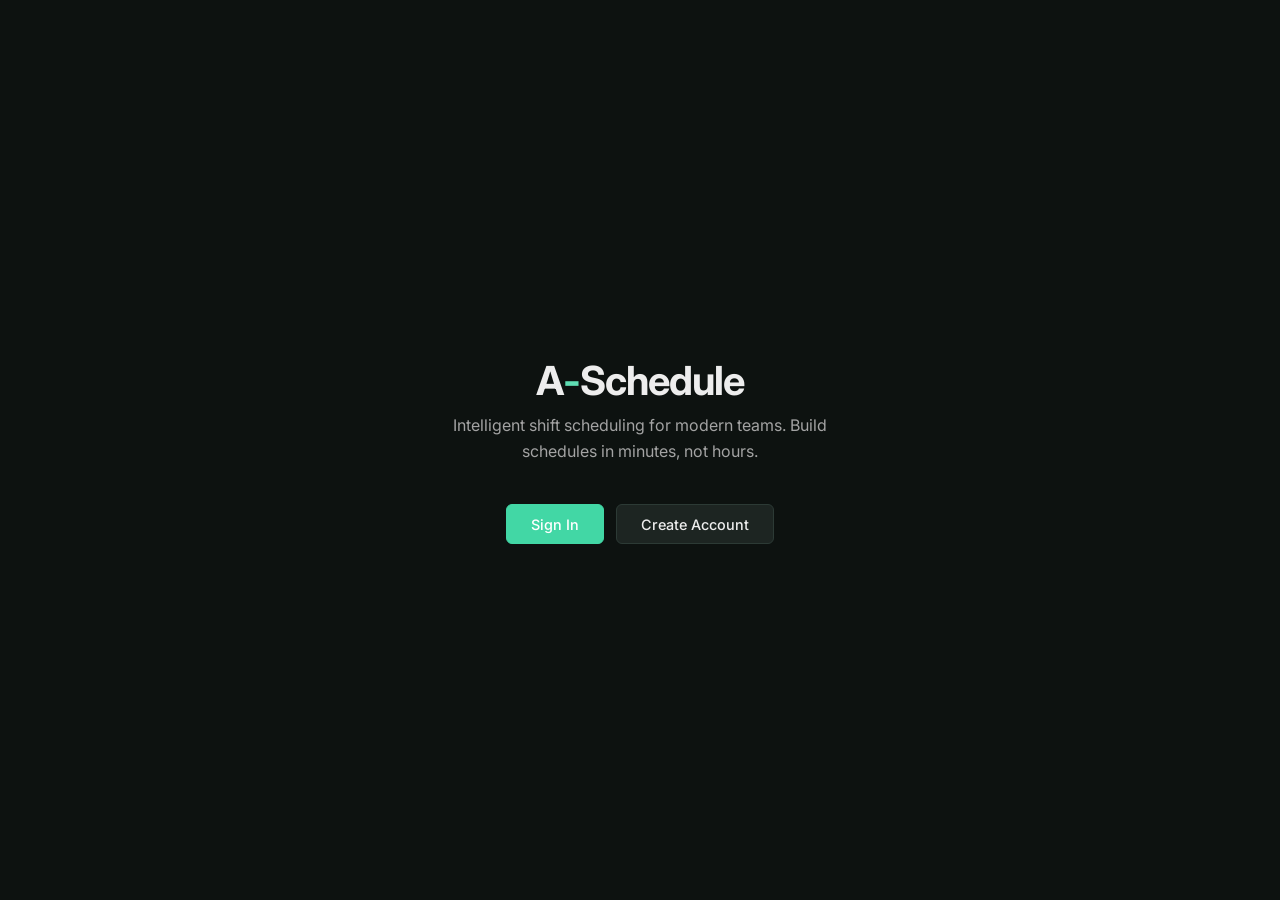
==== commit 5bfa88cd: "Fix all major inconsistencies and privacy flaws for public display For public display." ====
--- a/frontend/index.html
+++ b/frontend/index.html
@@ -24,32 +24,20 @@
 
       <div class="btn-group" id="logged-in-btns" style="display:none">
         <a href="dashboard.html" class="btn btn-primary" style="padding:0.65rem 1.5rem;font-size:0.9rem">Go to Dashboard</a>
-        <button class="btn btn-ghost" style="padding:0.65rem 1.5rem;font-size:0.9rem" onclick="logoutLanding()">Sign Out</button>
+        <button class="btn btn-ghost" style="padding:0.65rem 1.5rem;font-size:0.9rem" onclick="logout()">Sign Out</button>
       </div>
     </div>
   </div>
 
+  <script src="js/auth.js"></script>
   <script>
-    const API = "http://34.28.196.192:5000";
-    const token = localStorage.getItem("token");
-    const company = localStorage.getItem("company") ? JSON.parse(localStorage.getItem("company")) : null;
-
-    // Apply theme
-    const theme = localStorage.getItem("theme") || "dark";
-    const accent = localStorage.getItem("accent") || "emerald";
-    document.body.classList.add(`theme-${theme}`, `accent-${accent}`);
-
-    if (token && company) {
+    const company = getCompany();
+    if (getToken() && company) {
       document.getElementById("logged-out-btns").style.display = "none";
       document.getElementById("logged-in-btns").style.display = "flex";
       document.getElementById("company-badge").style.display = "inline-block";
       document.getElementById("company-name-display").textContent = company.name;
     }
-
-    function logoutLanding() {
-      fetch(`${API}/logout`, { method: "POST", headers: { "Authorization": `Bearer ${token}` } })
-        .finally(() => { localStorage.removeItem("token"); localStorage.removeItem("company"); window.location.reload(); });
-    }
   </script>
 </body>
-</html>+</html>
--- a/frontend/css/style.css
+++ b/frontend/css/style.css
@@ -1,52 +1,48 @@
 /* ─── Reset ─────────────────────────────────────────── */
 *, *::before, *::after { box-sizing: border-box; margin: 0; padding: 0; }
 
-/* ─── Theme Variables ───────────────────────────────── */
-:root {
-  --accent: #10b981;
-  --accent-hover: #059669;
-  --accent-subtle: rgba(16,185,129,0.1);
-  --accent-text: #10b981;
-  --sidebar-width: 220px;
-}
-
-/* DARK MODE (default) */
+/* ─── Base theme vars (non-color) ───────────────────── */
+:root { --hue: 160; --sidebar-width: 220px; }
+
 body, body.theme-dark {
-  --bg: #0f0f0f;
-  --surface: #171717;
-  --surface2: #1f1f1f;
-  --surface3: #262626;
-  --border: #2e2e2e;
-  --text: #ededed;
-  --text-secondary: #a3a3a3;
-  --text-muted: #6b6b6b;
+  --text: #ededed; --text-secondary: #a3a3a3; --text-muted: #6b6b6b;
   --shadow: 0 1px 3px rgba(0,0,0,0.4);
-  background: var(--bg);
-  color: var(--text);
-}
-
-/* LIGHT MODE */
+  background: var(--bg); color: var(--text);
+}
 body.theme-light {
-  --bg: #fafafa;
-  --surface: #ffffff;
-  --surface2: #f5f5f5;
-  --surface3: #efefef;
-  --border: #e5e5e5;
-  --text: #0f0f0f;
-  --text-secondary: #525252;
-  --text-muted: #a3a3a3;
+  --text: #0f0f0f; --text-secondary: #525252; --text-muted: #a3a3a3;
   --shadow: 0 1px 3px rgba(0,0,0,0.08);
-  background: var(--bg);
-  color: var(--text);
-}
-
-/* ─── Accent Colors ─────────────────────────────────── */
-body.accent-emerald { --accent: #10b981; --accent-hover: #059669; --accent-subtle: rgba(16,185,129,0.1); --accent-text: #10b981; }
-body.accent-blue    { --accent: #3b82f6; --accent-hover: #2563eb; --accent-subtle: rgba(59,130,246,0.1); --accent-text: #3b82f6; }
-body.accent-violet  { --accent: #8b5cf6; --accent-hover: #7c3aed; --accent-subtle: rgba(139,92,246,0.1); --accent-text: #8b5cf6; }
-body.accent-rose    { --accent: #f43f5e; --accent-hover: #e11d48; --accent-subtle: rgba(244,63,94,0.1);  --accent-text: #f43f5e; }
-body.accent-amber   { --accent: #f59e0b; --accent-hover: #d97706; --accent-subtle: rgba(245,158,11,0.1); --accent-text: #f59e0b; }
-body.accent-slate   { --accent: #64748b; --accent-hover: #475569; --accent-subtle: rgba(100,116,139,0.1);--accent-text: #64748b; }
+  background: var(--bg); color: var(--text);
+}
+
+/* ─── Dynamic HSL Accent Tint System ────────────────── */
+/* --hue is set by JS. All accent + surface colors derive from it. */
+
+/* Dark tinted surfaces */
+body, body.theme-dark {
+  --accent:         hsl(var(--hue), 65%, 55%);
+  --accent-hover:   hsl(var(--hue), 65%, 45%);
+  --accent-subtle:  hsla(var(--hue), 65%, 55%, 0.12);
+  --accent-text:    hsl(var(--hue), 65%, 62%);
+  --bg:             hsl(var(--hue), 18%, 6%);
+  --surface:        hsl(var(--hue), 14%, 9%);
+  --surface2:       hsl(var(--hue), 12%, 13%);
+  --surface3:       hsl(var(--hue), 10%, 16%);
+  --border:         hsl(var(--hue), 14%, 20%);
+}
+
+/* Light tinted surfaces */
+body.theme-light {
+  --accent:         hsl(var(--hue), 75%, 38%);
+  --accent-hover:   hsl(var(--hue), 75%, 30%);
+  --accent-subtle:  hsla(var(--hue), 75%, 45%, 0.12);
+  --accent-text:    hsl(var(--hue), 75%, 33%);
+  --bg:             hsl(var(--hue), 55%, 95%);
+  --surface:        hsl(var(--hue), 40%, 99%);
+  --surface2:       hsl(var(--hue), 50%, 91%);
+  --surface3:       hsl(var(--hue), 48%, 86%);
+  --border:         hsl(var(--hue), 45%, 80%);
+}
 
 /* ─── Base ──────────────────────────────────────────── */
 body { font-family: 'Inter', -apple-system, BlinkMacSystemFont, sans-serif; min-height: 100vh; transition: background 0.2s, color 0.2s; }
@@ -245,11 +241,6 @@
 .theme-btn { display: flex; align-items: center; gap: 0.5rem; padding: 0.6rem 1rem; border-radius: 7px; border: 1px solid var(--border); background: var(--surface2); color: var(--text-secondary); cursor: pointer; font-family: inherit; font-size: 0.85rem; font-weight: 500; transition: all 0.1s; }
 .theme-btn:hover { border-color: var(--text-muted); color: var(--text); }
 .theme-btn.active { border-color: var(--accent); background: var(--accent-subtle); color: var(--accent-text); }
-.color-swatches { display: flex; gap: 0.5rem; flex-wrap: wrap; }
-.swatch { width: 32px; height: 32px; border-radius: 50%; cursor: pointer; border: 2px solid transparent; transition: all 0.15s; position: relative; }
-.swatch:hover { transform: scale(1.1); }
-.swatch.active { border-color: var(--text); }
-.swatch.active::after { content: '✓'; position: absolute; inset: 0; display: flex; align-items: center; justify-content: center; font-size: 0.75rem; color: white; font-weight: 700; }
 
 /* ─── Divider ───────────────────────────────────────── */
 .divider { height: 1px; background: var(--border); margin: 1.5rem 0; }
@@ -258,4 +249,4 @@
 @keyframes fadeUp {
   from { opacity: 0; transform: translateY(10px); }
   to   { opacity: 1; transform: translateY(0); }
-}+}
